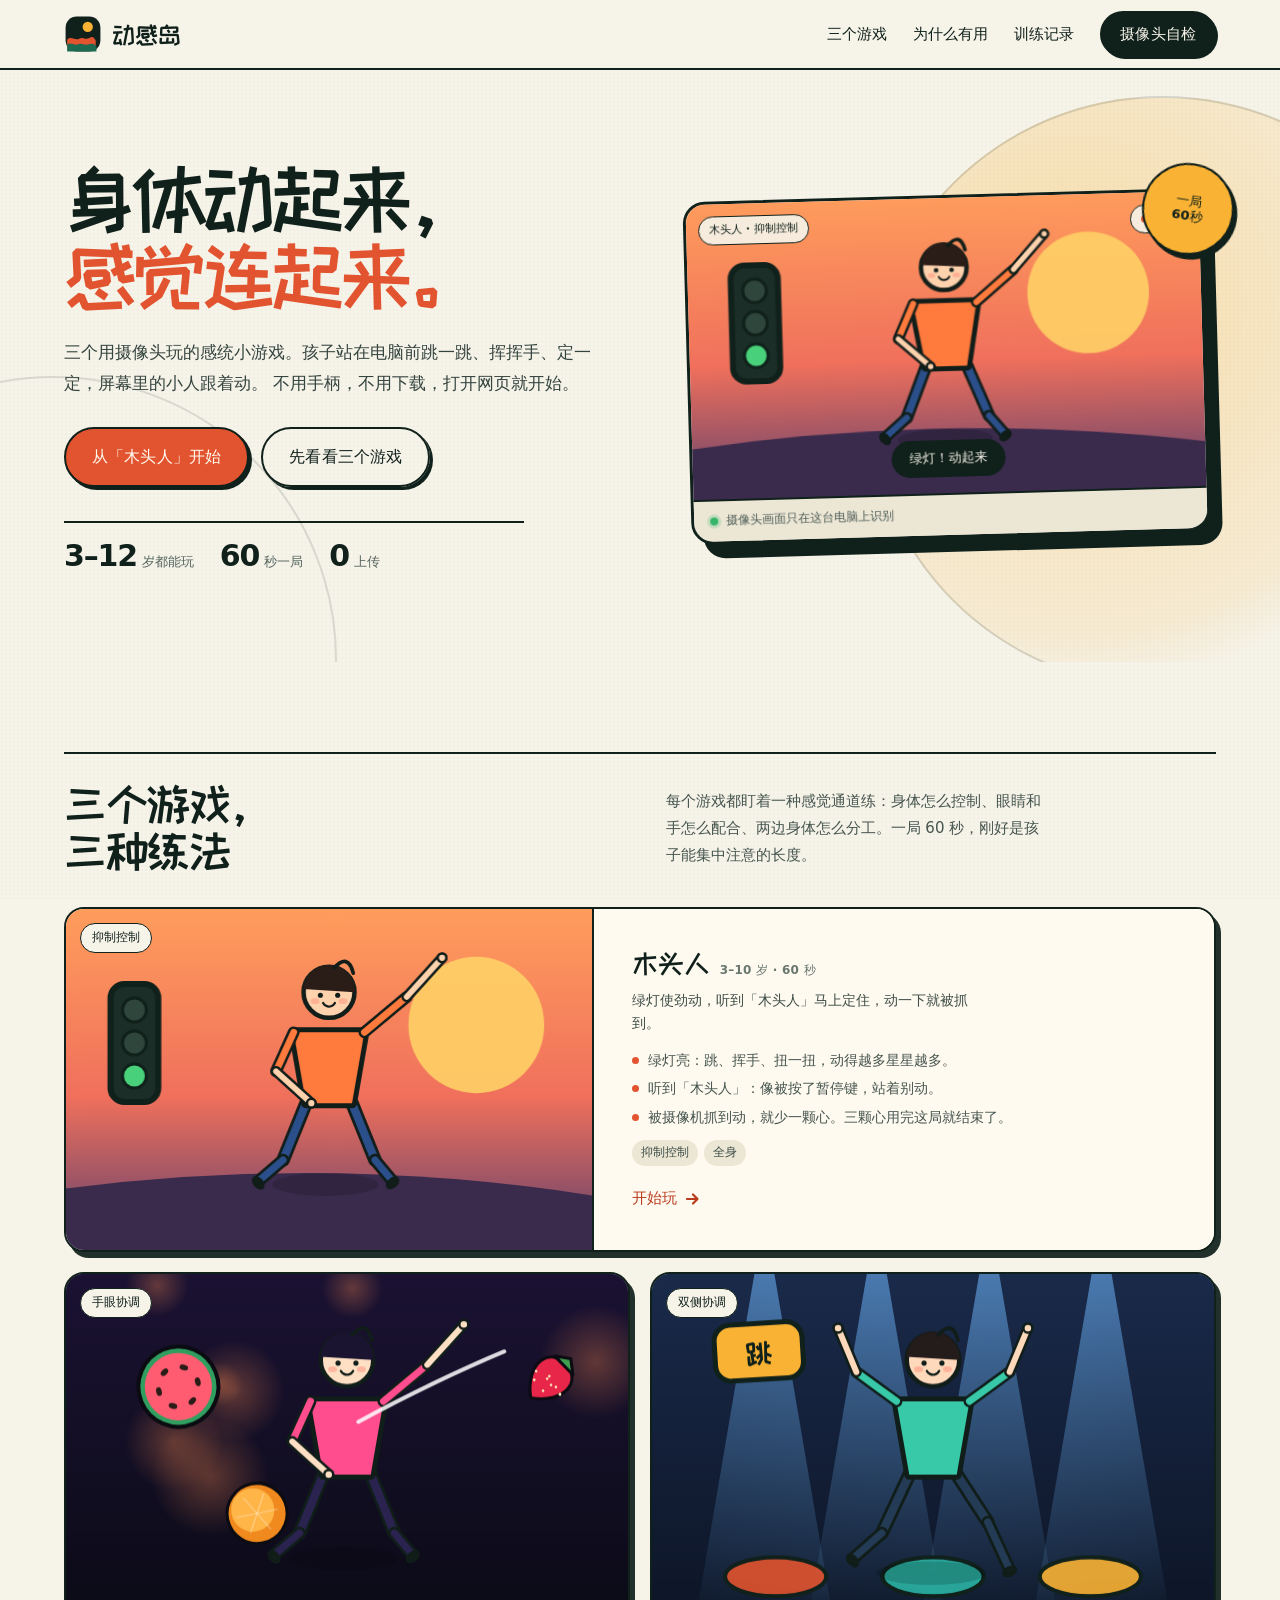
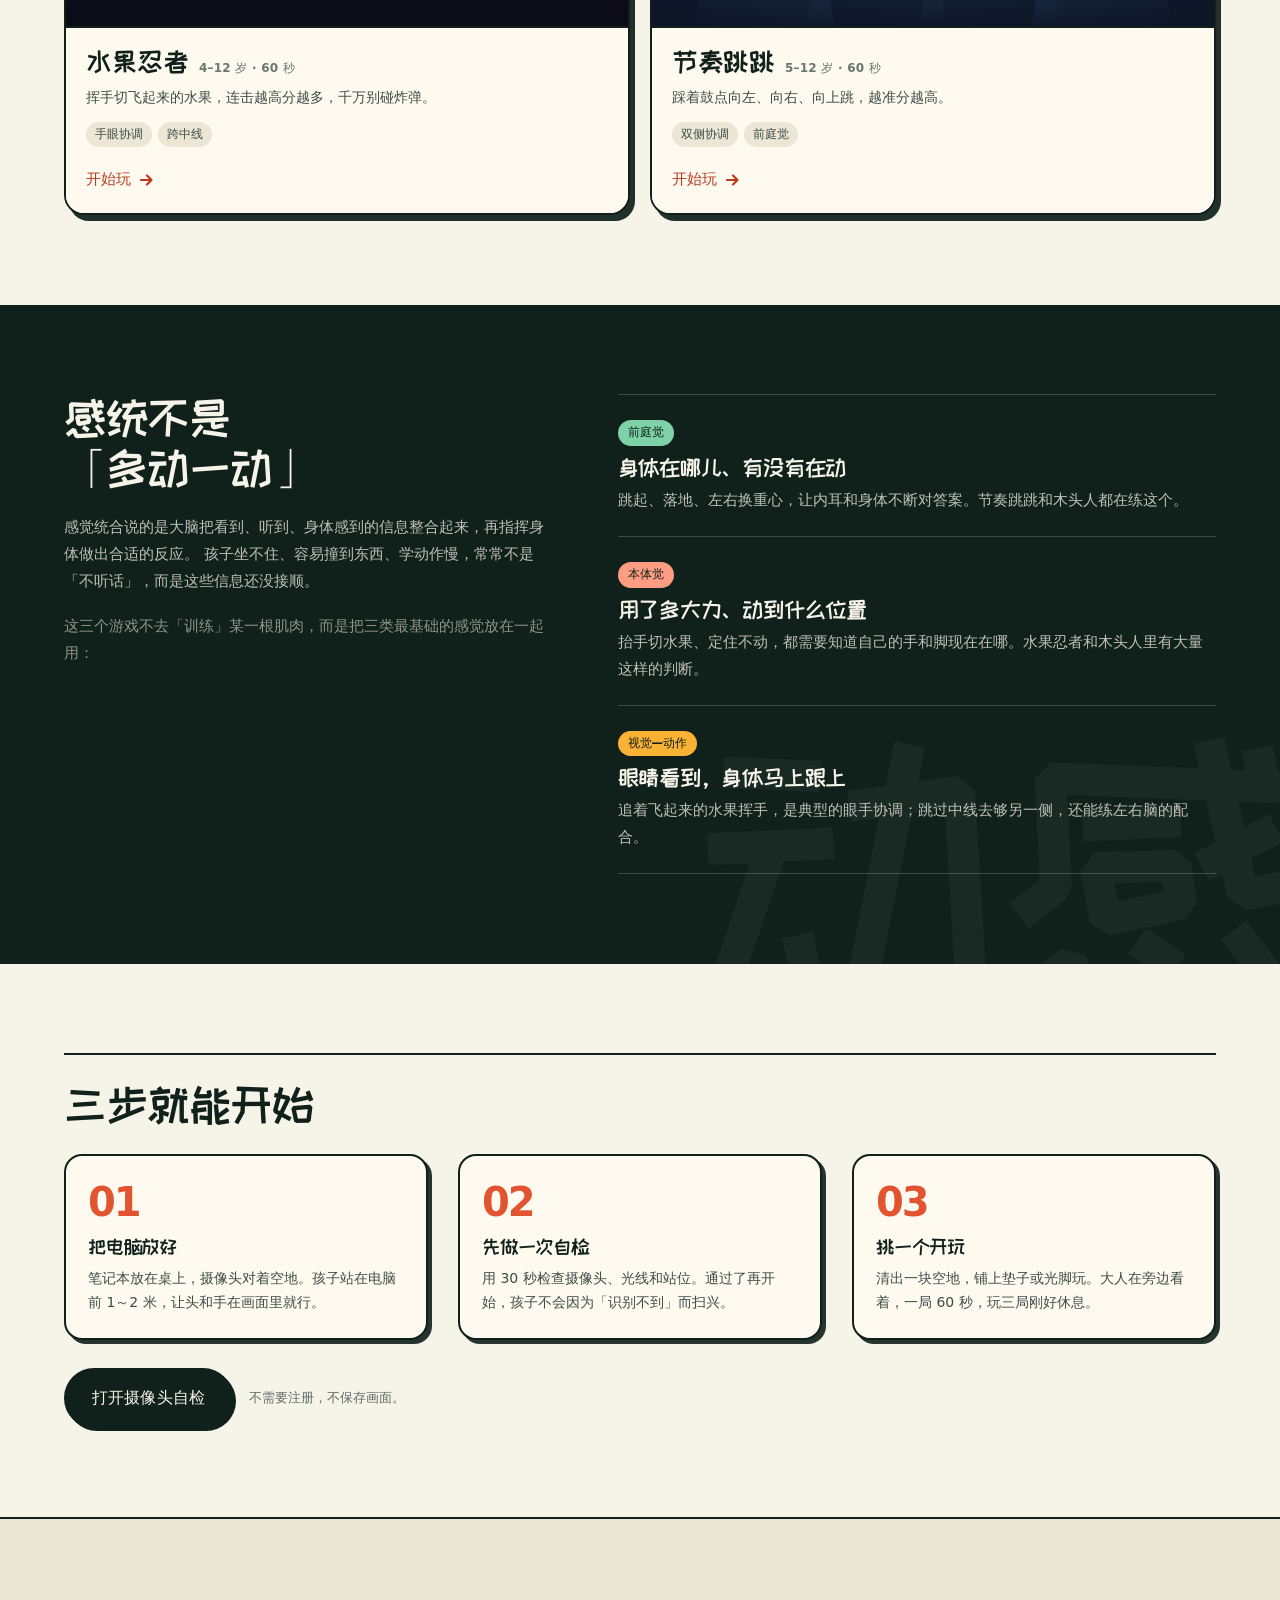
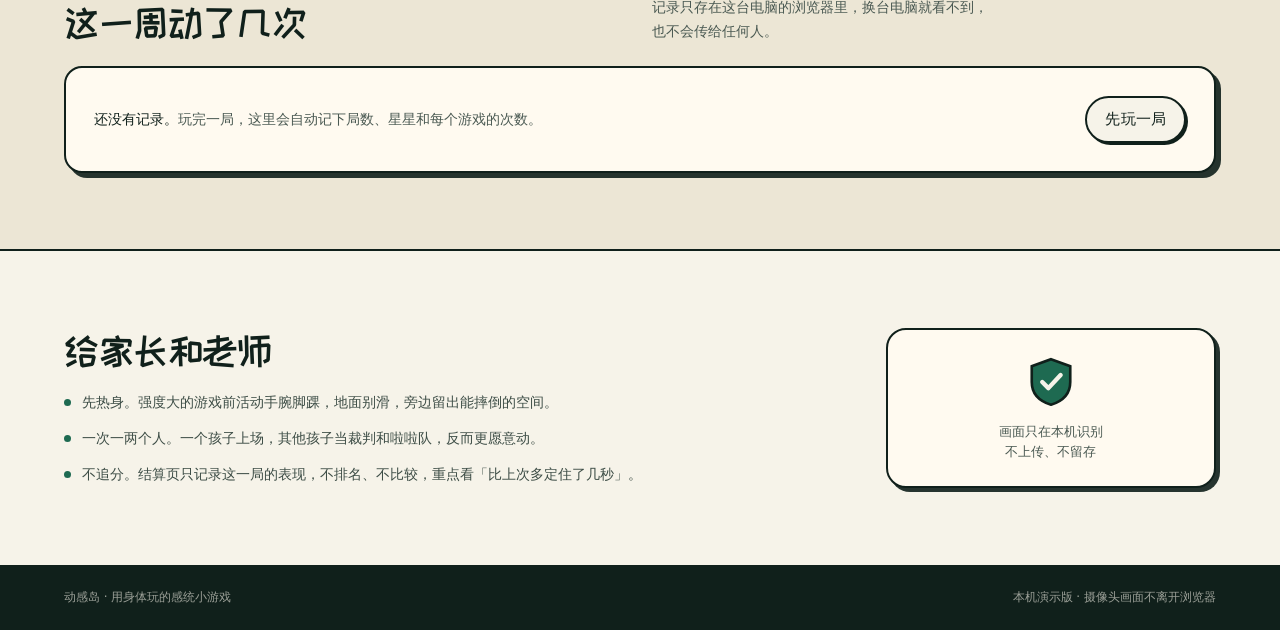
==== index.html @ 3e0afee3 "动感岛：三个用摄像头玩的感统小游戏 木头人（抑制控制）、水果忍者（手眼协调/跨中线）、节奏跳跳（双侧协调/前庭觉）。 MediaPipe Pose 本地运行，画面不上传；含站位自检、语音口令、三星结算" ====
<!DOCTYPE html>
<html lang="zh-CN">
<head>
<meta charset="utf-8">
<meta name="viewport" content="width=device-width, initial-scale=1">
<title>动感岛 · 用身体玩的感统小游戏</title>
<meta name="description" content="三个用摄像头玩的儿童体感小游戏：练平衡、协调、节奏和自我控制。打开网页就能玩，不用手柄、不用下载，画面只在本机识别。">
<meta name="theme-color" content="#f6f3e9">
<link rel="icon" href="./assets/favicon.svg" type="image/svg+xml">
<link rel="stylesheet" href="./css/font.css">
<link rel="stylesheet" href="./css/base.css">
<link rel="stylesheet" href="./css/home.css">
</head>
<body class="home">

<header class="topbar">
  <div class="wrap topbar__inner">
    <a class="logo" href="./index.html" aria-label="动感岛首页">
      <svg class="logo__mark" viewBox="0 0 48 48" aria-hidden="true">
        <rect x="2" y="2" width="44" height="44" rx="14" fill="#10201b"/>
        <circle cx="30" cy="15" r="6.5" fill="#f9b233"/>
        <path d="M4 31c6-5 10 2 15-1s8 2 13-1 6 1 8 3v11H4z" fill="#e2542f"/>
        <path d="M4 37c5-3 9 2 14 0s8 2 13 0 8 0 10 2v7H4z" fill="#1e6a51"/>
      </svg>
      <span>动感岛</span>
    </a>
    <nav class="topbar__nav" aria-label="主导航">
      <a href="#games">三个游戏</a>
      <a href="#why">为什么有用</a>
      <a href="#records">训练记录</a>
      <a class="btn btn--sm btn--ink" href="./check.html">摄像头自检</a>
    </nav>
  </div>
</header>

<main>

  <!-- ============ HERO ============ -->
  <section class="hero">
    <div class="wrap hero__grid">
      <div class="hero__copy reveal">
        <h1 class="hero__title">身体动起来，<br><em>感觉连起来。</em></h1>
        <p class="hero__lede">
          三个用摄像头玩的感统小游戏。孩子站在电脑前跳一跳、挥挥手、定一定，屏幕里的小人跟着动。
          不用手柄，不用下载，打开网页就开始。
        </p>
        <div class="hero__actions">
          <a class="btn btn--primary btn--lg" href="./play.html?game=freeze">从「木头人」开始</a>
          <a class="btn btn--ghost btn--lg" href="#games">先看看三个游戏</a>
        </div>
        <ul class="hero__facts">
          <li><b>3–12</b>岁都能玩</li>
          <li><b>60</b>秒一局</li>
          <li><b>0</b>上传</li>
        </ul>
      </div>

      <div class="hero__stage reveal">
        <div class="stage-card">
          <div class="stage-card__screen">
            <canvas id="hero-canvas" width="960" height="560" aria-hidden="true"></canvas>
            <div class="stage-card__hud">
              <span class="mini-chip">木头人 · 抑制控制</span>
              <span class="mini-timer"><i></i>48s</span>
            </div>
            <div class="stage-card__caption">绿灯！动起来</div>
          </div>
          <div class="stage-card__foot">
            <span class="dot dot--live"></span>摄像头画面只在这台电脑上识别
          </div>
        </div>
        <div class="sticker sticker--sun" aria-hidden="true">一局<br>60秒</div>
      </div>
    </div>
  </section>

  <!-- ============ GAMES ============ -->
  <section class="games" id="games">
    <div class="wrap">
      <div class="sec-head">
        <h2>三个游戏，<br>三种练法</h2>
        <p>每个游戏都盯着一种感觉通道练：身体怎么控制、眼睛和手怎么配合、两边身体怎么分工。一局 60 秒，刚好是孩子能集中注意的长度。</p>
      </div>

      <div class="game-grid" id="game-grid"></div>
    </div>
  </section>

  <!-- ============ WHY ============ -->
  <section class="why" id="why">
    <div class="wrap why__grid">
      <div class="why__intro">
        <h2>感统不是<br>「多动一动」</h2>
        <p>
          感觉统合说的是大脑把看到、听到、身体感到的信息整合起来，再指挥身体做出合适的反应。
          孩子坐不住、容易撞到东西、学动作慢，常常不是「不听话」，而是这些信息还没接顺。
        </p>
        <p class="why__note">
          这三个游戏不去「训练」某一根肌肉，而是把三类最基础的感觉放在一起用：
        </p>
      </div>
      <ol class="why__list">
        <li>
          <span class="why__tag why__tag--field">前庭觉</span>
          <h3>身体在哪儿、有没有在动</h3>
          <p>跳起、落地、左右换重心，让内耳和身体不断对答案。节奏跳跳和木头人都在练这个。</p>
        </li>
        <li>
          <span class="why__tag why__tag--track">本体觉</span>
          <h3>用了多大力、动到什么位置</h3>
          <p>抬手切水果、定住不动，都需要知道自己的手和脚现在在哪。水果忍者和木头人里有大量这样的判断。</p>
        </li>
        <li>
          <span class="why__tag why__tag--sun">视觉—动作</span>
          <h3>眼睛看到，身体马上跟上</h3>
          <p>追着飞起来的水果挥手，是典型的眼手协调；跳过中线去够另一侧，还能练左右脑的配合。</p>
        </li>
      </ol>
    </div>
  </section>

  <!-- ============ HOW ============ -->
  <section class="how">
    <div class="wrap">
      <div class="sec-head sec-head--tight">
        <h2>三步就能开始</h2>
      </div>
      <div class="how__steps">
        <article>
          <span class="how__num">01</span>
          <h3>把电脑放好</h3>
          <p>笔记本放在桌上，摄像头对着空地。孩子站在电脑前 1～2 米，让头和手在画面里就行。</p>
        </article>
        <article>
          <span class="how__num">02</span>
          <h3>先做一次自检</h3>
          <p>用 30 秒检查摄像头、光线和站位。通过了再开始，孩子不会因为「识别不到」而扫兴。</p>
        </article>
        <article>
          <span class="how__num">03</span>
          <h3>挑一个开玩</h3>
          <p>清出一块空地，铺上垫子或光脚玩。大人在旁边看着，一局 60 秒，玩三局刚好休息。</p>
        </article>
      </div>
      <div class="how__cta">
        <a class="btn btn--ink" href="./check.html">打开摄像头自检</a>
        <span>不需要注册，不保存画面。</span>
      </div>
    </div>
  </section>

  <!-- ============ RECORDS ============ -->
  <section class="records" id="records">
    <div class="wrap">
      <div class="records__head">
        <h2>这一周动了几次</h2>
        <p>记录只存在这台电脑的浏览器里，换台电脑就看不到，也不会传给任何人。</p>
      </div>
      <div class="records__panel" id="records-panel">
        <div class="records__empty" id="records-empty">
          <p><b>还没有记录。</b>玩完一局，这里会自动记下局数、星星和每个游戏的次数。</p>
          <a class="btn btn--sm" href="./play.html?game=freeze">先玩一局</a>
        </div>
        <div class="records__stats" id="records-stats" hidden>
          <div class="stat"><b id="stat-week">0</b><span>本周局数</span></div>
          <div class="stat"><b id="stat-stars">0</b><span>本周星星</span></div>
          <div class="stat"><b id="stat-time">0</b><span>运动分钟</span></div>
          <div class="stat"><b id="stat-fav">—</b><span>最常玩</span></div>
        </div>
        <ul class="records__list" id="records-list"></ul>
      </div>
    </div>
  </section>

  <!-- ============ NOTE ============ -->
  <section class="note">
    <div class="wrap note__inner">
      <div>
        <h2>给家长和老师</h2>
        <ul class="note__list">
          <li><b>先热身。</b>强度大的游戏前活动手腕脚踝，地面别滑，旁边留出能摔倒的空间。</li>
          <li><b>一次一两个人。</b>一个孩子上场，其他孩子当裁判和啦啦队，反而更愿意动。</li>
          <li><b>不追分。</b>结算页只记录这一局的表现，不排名、不比较，重点看「比上次多定住了几秒」。</li>
        </ul>
      </div>
      <div class="note__badge">
        <svg viewBox="0 0 64 64" aria-hidden="true">
          <path d="M32 6l22 8v18c0 14-9 22-22 26C19 54 10 46 10 32V14z" fill="#1e6a51" stroke="#10201b" stroke-width="3"/>
          <path d="M22 32l7 7 14-15" fill="none" stroke="#f6f3e9" stroke-width="5" stroke-linecap="round" stroke-linejoin="round"/>
        </svg>
        <p>画面只在本机识别<br>不上传、不留存</p>
      </div>
    </div>
  </section>

</main>

<footer class="foot">
  <div class="wrap foot__inner">
    <span>动感岛 · 用身体玩的感统小游戏</span>
    <span>本机演示版 · 摄像头画面不离开浏览器</span>
  </div>
</footer>

<script type="module" src="./js/home.js"></script>
</body>
</html>
---- css/font.css ----
/* 标题字：站酷快乐体（ZCOOL KuaiLe）
   仅包含本站用到的 659 个汉字，来源 Google Fonts，SIL Open Font License 1.1。
   缺字会自动回退到系统黑体。 */

@font-face {
  font-family: "KuaiLe";
  src: url("../assets/fonts/zcool-kuaile-subset.woff2") format("woff2");
  font-weight: 400;
  font-style: normal;
  font-display: swap;
}
---- css/base.css ----
/* 动感岛 · 基础样式
   视觉方向：运动场海报 —— 纸白底、墨绿块面、跑道红、太阳黄。
   粗描边 + 硬投影，所有形状都像从纸上剪下来贴上去的。 */

:root {
  --ink: #10201b;
  --ink-soft: #22362f;
  --paper: #f6f3e9;
  --paper-2: #ece6d5;
  --track: #e2542f;
  --track-deep: #b93a1d;
  --sun: #f9b233;
  --field: #1e6a51;
  --sky: #a9d6e0;
  --grape: #6a5ae0;
  --cream: #fffaf0;

  --line: 2px solid var(--ink);
  --shadow: 5px 5px 0 var(--ink);
  --shadow-sm: 3px 3px 0 var(--ink);
  --radius: 18px;
  --radius-lg: 28px;

  --font-ui: "MiSans", "HarmonyOS Sans SC", "PingFang SC", "Hiragino Sans GB",
    "Microsoft YaHei", system-ui, -apple-system, "Segoe UI", sans-serif;
  --font-display: "KuaiLe", "MiSans", "HarmonyOS Sans SC", "PingFang SC",
    "Microsoft YaHei", system-ui, sans-serif;
  --font-num: "Bahnschrift", "DIN Alternate", "Arial Black", var(--font-ui);

  --page-x: clamp(20px, 5vw, 64px);
  --ease: cubic-bezier(0.22, 1, 0.36, 1);
}

* { box-sizing: border-box; }

[hidden] { display: none !important; }

html, body {
  margin: 0;
  padding: 0;
}

html { -webkit-text-size-adjust: 100%; }

body {
  font-family: var(--font-ui);
  font-size: 16.5px;
  line-height: 1.72;
  color: var(--ink);
  background: var(--paper);
  -webkit-font-smoothing: antialiased;
  overflow-x: hidden;
  font-synthesis-weight: none;
}

body::before {
  /* 极淡的纸纹，避免大面积纯色发闷 */
  content: "";
  position: fixed;
  inset: 0;
  pointer-events: none;
  z-index: 0;
  opacity: 0.5;
  background-image: radial-gradient(rgba(16, 32, 27, 0.055) 1px, transparent 1.1px);
  background-size: 4px 4px;
}

h1, h2, h3, h4 {
  font-family: var(--font-display);
  margin: 0;
  font-weight: 400;
  font-synthesis-weight: none;
  letter-spacing: -0.01em;
  line-height: 1.08;
  text-wrap: balance;
}

p { margin: 0; }

a { color: inherit; }

button, input {
  font: inherit;
  color: inherit;
}

img, svg, canvas { display: block; max-width: 100%; }

::selection {
  background: var(--sun);
  color: var(--ink);
}

:focus-visible {
  outline: 3px solid var(--track);
  outline-offset: 3px;
  border-radius: 6px;
}

.wrap {
  width: min(1240px, 100% - var(--page-x) * 2);
  margin-inline: auto;
  position: relative;
  z-index: 1;
}

/* ---------- 按钮 ---------- */
.btn {
  display: inline-flex;
  align-items: center;
  justify-content: center;
  gap: 10px;
  padding: 14px 26px;
  border: var(--line);
  border-radius: 999px;
  background: var(--paper);
  color: var(--ink);
  font-weight: 800;
  font-size: 16px;
  letter-spacing: 0.01em;
  text-decoration: none;
  cursor: pointer;
  box-shadow: var(--shadow-sm);
  transition: transform 0.16s var(--ease), box-shadow 0.16s var(--ease), background 0.16s;
}

.btn:hover {
  transform: translate(-1px, -2px);
  box-shadow: 5px 6px 0 var(--ink);
}

.btn:active {
  transform: translate(2px, 2px);
  box-shadow: 1px 1px 0 var(--ink);
}

.btn--primary {
  background: var(--track);
  color: var(--cream);
}

.btn--ink {
  background: var(--ink);
  color: var(--paper);
}

.btn--ghost {
  background: transparent;
}

.btn--sm {
  padding: 9px 18px;
  font-size: 14.5px;
  box-shadow: 2px 2px 0 var(--ink);
}

/* ---------- 标签 ---------- */
.chip {
  display: inline-flex;
  align-items: center;
  gap: 6px;
  padding: 5px 12px;
  border: 1.5px solid var(--ink);
  border-radius: 999px;
  font-size: 13px;
  font-weight: 700;
  background: var(--cream);
  white-space: nowrap;
}

.chip--sun { background: var(--sun); }
.chip--track { background: var(--track); color: var(--cream); border-color: var(--ink); }
.chip--field { background: var(--field); color: var(--cream); }
.chip--sky { background: var(--sky); }

/* ---------- 品牌标 ---------- */
.logo {
  display: inline-flex;
  align-items: center;
  gap: 10px;
  text-decoration: none;
  font-family: var(--font-display);
  font-weight: 400;
  letter-spacing: 0;
  font-size: 25px;
  line-height: 1;
}

.logo__mark {
  width: 38px;
  height: 38px;
  flex: none;
}

/* ---------- 通用条 ---------- */
.hairline {
  height: 2px;
  background: var(--ink);
  opacity: 0.9;
  border: 0;
  margin: 0;
}

/* ---------- 进入动画 ---------- */
.reveal {
  opacity: 0;
  transform: translateY(14px);
}

.reveal.in {
  opacity: 1;
  transform: none;
  transition: opacity 0.7s var(--ease), transform 0.7s var(--ease);
}

@media (prefers-reduced-motion: reduce) {
  *, *::before, *::after {
    animation-duration: 0.001ms !important;
    animation-iteration-count: 1 !important;
    transition-duration: 0.001ms !important;
    scroll-behavior: auto !important;
  }
  .reveal { opacity: 1; transform: none; }
}
---- css/home.css ----
/* 首页 */

.home { background: var(--paper); }

.home::before { opacity: 0.35; }

/* ---------------- 顶栏 ---------------- */
.topbar {
  position: sticky;
  top: 0;
  z-index: 50;
  background: rgba(246, 243, 233, 0.92);
  backdrop-filter: saturate(1.2) blur(8px);
  border-bottom: 2px solid var(--ink);
}

.topbar__inner {
  display: flex;
  align-items: center;
  justify-content: space-between;
  height: 68px;
}

.topbar__nav {
  display: flex;
  align-items: center;
  gap: 26px;
  font-size: 14.5px;
  font-weight: 700;
}

.topbar__nav a:not(.btn) {
  text-decoration: none;
  position: relative;
  padding: 4px 0;
}

.topbar__nav a:not(.btn)::after {
  content: "";
  position: absolute;
  left: 0;
  right: 0;
  bottom: 0;
  height: 2px;
  background: var(--track);
  transform: scaleX(0);
  transform-origin: left;
  transition: transform 0.25s var(--ease);
}

.topbar__nav a:not(.btn):hover::after { transform: scaleX(1); }

/* ---------------- HERO ---------------- */
.hero {
  position: relative;
  padding: clamp(40px, 7vw, 92px) 0 clamp(48px, 7vw, 96px);
  overflow: hidden;
}

.hero::before {
  content: "";
  position: absolute;
  right: -14vw;
  top: 2vw;
  width: 46vw;
  height: 46vw;
  border-radius: 50%;
  border: 2px solid rgba(16, 32, 27, 0.14);
  background: radial-gradient(circle at 35% 35%, rgba(249, 178, 51, 0.34), rgba(249, 178, 51, 0.12) 62%, rgba(249, 178, 51, 0) 72%);
}

.hero::after {
  content: "";
  position: absolute;
  left: -18vw;
  bottom: -22vw;
  width: 44vw;
  height: 44vw;
  border-radius: 50%;
  border: 2px solid var(--ink);
  opacity: 0.12;
}

.hero__grid {
  display: grid;
  grid-template-columns: 1.02fr 1fr;
  gap: clamp(28px, 5vw, 64px);
  align-items: center;
}

.hero__title {
  font-size: clamp(42px, 6.2vw, 86px);
  line-height: 0.98;
  letter-spacing: -0.05em;
  margin-bottom: 22px;
}

.hero__title em {
  font-style: normal;
  color: var(--track);
  position: relative;
  white-space: nowrap;
}

.hero__lede {
  font-size: clamp(15.5px, 1.35vw, 18px);
  line-height: 1.8;
  color: #34443e;
  max-width: 33em;
}

.hero__actions {
  display: flex;
  flex-wrap: wrap;
  gap: 12px;
  margin-top: 28px;
}

.hero__facts {
  display: flex;
  flex-wrap: wrap;
  gap: 26px;
  list-style: none;
  padding: 0;
  margin: 34px 0 0;
  border-top: 2px solid var(--ink);
  padding-top: 18px;
  max-width: 460px;
}

.hero__facts li {
  font-size: 12.5px;
  font-weight: 700;
  color: #55655e;
  display: flex;
  align-items: baseline;
  gap: 5px;
}

.hero__facts b {
  font-family: var(--font-num);
  font-size: 30px;
  color: var(--ink);
  letter-spacing: -0.04em;
  line-height: 1;
}

/* 舞台卡片 */
.hero__stage {
  position: relative;
  padding: 10px;
}

.stage-card {
  position: relative;
  transform: rotate(-1.6deg);
  background: var(--cream);
  border: 3px solid var(--ink);
  border-radius: 22px;
  box-shadow: 12px 14px 0 var(--ink);
  overflow: hidden;
}

.stage-card__screen {
  position: relative;
  aspect-ratio: 16 / 9.2;
  background: #123;
  overflow: hidden;
}

.stage-card__screen canvas { width: 100%; height: 100%; object-fit: cover; }

.stage-card__hud {
  position: absolute;
  inset: 12px 12px auto 12px;
  display: flex;
  justify-content: space-between;
  align-items: flex-start;
  pointer-events: none;
}

.mini-chip,
.mini-timer {
  font-size: 11px;
  font-weight: 800;
  padding: 4px 10px;
  border-radius: 999px;
  background: rgba(246, 243, 233, 0.92);
  border: 1.5px solid var(--ink);
  color: var(--ink);
}

.mini-timer { display: inline-flex; align-items: center; gap: 6px; font-family: var(--font-num); }

.mini-timer i {
  width: 7px;
  height: 7px;
  border-radius: 50%;
  background: var(--track);
  animation: blink 1.6s infinite;
}

@keyframes blink { 0%, 70% { opacity: 1; } 100% { opacity: 0.25; } }

.stage-card__caption {
  position: absolute;
  left: 50%;
  bottom: 16px;
  transform: translateX(-50%);
  padding: 7px 18px;
  border-radius: 999px;
  background: var(--ink);
  color: var(--paper);
  font-weight: 800;
  font-size: 13px;
  white-space: nowrap;
}

.stage-card__foot {
  display: flex;
  align-items: center;
  gap: 8px;
  padding: 10px 16px;
  font-size: 11.5px;
  font-weight: 700;
  color: #4e5e57;
  border-top: 2px solid var(--ink);
  background: var(--paper-2);
}

.dot { width: 8px; height: 8px; border-radius: 50%; background: #35b56a; }
.dot--live { box-shadow: 0 0 0 3px rgba(53, 181, 106, 0.22); }

.sticker {
  position: absolute;
  right: -18px;
  top: -22px;
  width: 92px;
  height: 92px;
  display: grid;
  place-items: center;
  text-align: center;
  border-radius: 50%;
  border: 2.5px solid var(--ink);
  background: var(--sun);
  font-weight: 900;
  font-size: 13px;
  line-height: 1.15;
  transform: rotate(9deg);
  box-shadow: 4px 4px 0 var(--ink);
  z-index: 3;
}

.sticker--track { right: auto; left: -26px; top: auto; bottom: -20px; background: var(--track); color: var(--cream); transform: rotate(-7deg); }

/* ---------------- 游戏卡片 ---------------- */
.games { padding: clamp(48px, 7vw, 96px) 0; }

.sec-head {
  display: grid;
  grid-template-columns: 1fr 1fr;
  gap: clamp(20px, 4vw, 60px);
  align-items: end;
  border-top: 2px solid var(--ink);
  padding-top: 26px;
  margin-bottom: 34px;
}

.sec-head h2 {
  font-size: clamp(30px, 3.6vw, 48px);
  line-height: 1.02;
}

.sec-head p {
  font-size: 15px;
  line-height: 1.8;
  color: #45554e;
  max-width: 40ch;
  padding-bottom: 4px;
}

.sec-head--tight { grid-template-columns: 1fr; margin-bottom: 26px; }

.game-grid {
  display: grid;
  grid-template-columns: repeat(12, 1fr);
  gap: 20px;
}

.game-card {
  grid-column: span 6;
  display: flex;
  flex-direction: column;
  background: var(--cream);
  border: 2px solid var(--ink);
  border-radius: 20px;
  overflow: hidden;
  box-shadow: 5px 6px 0 rgba(16, 32, 27, 0.92);
  transition: transform 0.22s var(--ease), box-shadow 0.22s var(--ease);
  text-decoration: none;
  color: inherit;
}

.game-card--feature {
  grid-column: span 12;
  flex-direction: row;
  align-items: stretch;
}

.game-card:hover {
  transform: translate(-2px, -4px);
  box-shadow: 9px 11px 0 rgba(16, 32, 27, 0.92);
}

.game-card__cover {
  position: relative;
  background: #123;
  overflow: hidden;
  flex: none;
  aspect-ratio: 16 / 10;
}

.game-card--feature .game-card__cover {
  flex: 0 0 46%;
  aspect-ratio: auto;
  min-height: 330px;
  border-right: 2px solid var(--ink);
}

.game-card__cover canvas {
  position: absolute;
  inset: 0;
  width: 100%;
  height: 100%;
  transition: transform 0.5s var(--ease);
}

.game-card:hover .game-card__cover canvas { transform: scale(1.035); }

.game-card__badge {
  position: absolute;
  left: 14px;
  top: 14px;
  z-index: 2;
  font-size: 11.5px;
  font-weight: 800;
  padding: 4px 11px;
  border-radius: 999px;
  background: var(--paper);
  border: 1.5px solid var(--ink);
}

.game-card__body {
  padding: 18px 20px 20px;
  display: flex;
  flex-direction: column;
  gap: 8px;
  border-top: 2px solid var(--ink);
  background: var(--cream);
  flex: 1;
  justify-content: center;
}

.game-card--feature .game-card__body {
  border-top: 0;
  padding: clamp(22px, 3vw, 40px);
}

.game-card__howto {
  list-style: none;
  margin: 6px 0 0;
  padding: 0;
  display: grid;
  gap: 7px;
}

.game-card__howto li {
  font-size: 13.5px;
  line-height: 1.6;
  color: #45554e;
  display: flex;
  gap: 9px;
}

.game-card__howto li::before {
  content: "";
  flex: none;
  width: 7px;
  height: 7px;
  margin-top: 7px;
  border-radius: 50%;
  background: var(--track);
}

.game-card__title {
  display: flex;
  align-items: baseline;
  gap: 10px;
  flex-wrap: wrap;
}

.game-card__title h3 { font-size: clamp(22px, 2.2vw, 30px); }

.game-card__title span {
  font-family: var(--font-num);
  font-size: 12px;
  font-weight: 800;
  color: #69776f;
  letter-spacing: 0.02em;
}

.game-card__desc {
  font-size: 14px;
  line-height: 1.68;
  color: #3d4d46;
  max-width: 40ch;
}

.game-card__meta {
  display: flex;
  flex-wrap: wrap;
  gap: 6px;
  margin-top: 4px;
}

.game-card__meta span {
  font-size: 11.5px;
  font-weight: 700;
  padding: 3px 9px;
  border-radius: 999px;
  background: var(--paper-2);
  color: #3d4d46;
}

.game-card__go {
  margin-top: 12px;
  display: inline-flex;
  align-items: center;
  gap: 8px;
  font-weight: 900;
  font-size: 15px;
  color: var(--track-deep);
}

.game-card:hover .game-card__go svg { transform: translateX(4px); }
.game-card__go svg { transition: transform 0.22s var(--ease); }

/* ---------------- WHY ---------------- */
.why {
  background: var(--ink);
  color: var(--paper);
  padding: clamp(48px, 7vw, 100px) 0;
  position: relative;
  overflow: hidden;
}

.why::after {
  content: "动感";
  position: absolute;
  right: -2vw;
  bottom: -6vw;
  font-family: var(--font-display);
  font-size: 26vw;
  font-weight: 900;
  color: rgba(246, 243, 233, 0.04);
  line-height: 1;
  pointer-events: none;
}

.why__grid {
  display: grid;
  grid-template-columns: 0.9fr 1.1fr;
  gap: clamp(30px, 5vw, 72px);
}

.why h2 { font-size: clamp(30px, 3.6vw, 46px); margin-bottom: 20px; }

.why p { color: rgba(246, 243, 233, 0.76); font-size: 15px; line-height: 1.8; }

.why__note { margin-top: 18px; color: rgba(246, 243, 233, 0.55) !important; }

.why__list { list-style: none; margin: 0; padding: 0; }

.why__list li {
  padding: 22px 0;
  border-top: 1px solid rgba(246, 243, 233, 0.2);
}

.why__list li:last-child { border-bottom: 1px solid rgba(246, 243, 233, 0.2); }

.why__tag {
  display: inline-block;
  font-size: 11.5px;
  font-weight: 800;
  padding: 3px 10px;
  border-radius: 999px;
  color: var(--ink);
  margin-bottom: 10px;
}

.why__tag--field { background: #7fd1a8; }
.why__tag--track { background: #ff9d83; }
.why__tag--sun { background: var(--sun); }

.why__list h3 { font-size: clamp(19px, 1.9vw, 23px); margin-bottom: 6px; }

/* ---------------- HOW ---------------- */
.how { padding: clamp(48px, 7vw, 96px) 0; }

.how__steps {
  display: grid;
  grid-template-columns: repeat(3, 1fr);
  gap: clamp(18px, 2.4vw, 30px);
}

.how__steps article {
  position: relative;
  padding: 26px 22px 24px;
  border: 2px solid var(--ink);
  border-radius: 18px;
  background: var(--cream);
  box-shadow: 4px 4px 0 rgba(16, 32, 27, 0.9);
}

.how__num {
  font-family: var(--font-num);
  font-size: 40px;
  font-weight: 900;
  line-height: 1;
  color: var(--track);
  letter-spacing: -0.05em;
  display: block;
  margin-bottom: 14px;
}

.how__steps h3 { font-size: 20px; margin-bottom: 8px; }
.how__steps p { font-size: 14px; line-height: 1.72; color: #3d4d46; }

.how__cta {
  display: flex;
  align-items: center;
  gap: 16px;
  flex-wrap: wrap;
  margin-top: 28px;
}

.how__cta span { font-size: 13px; color: #5c6b64; }

/* ---------------- 记录 ---------------- */
.records { background: var(--paper-2); padding: clamp(44px, 6vw, 84px) 0; border-top: 2px solid var(--ink); border-bottom: 2px solid var(--ink); }

.records__head {
  display: grid;
  grid-template-columns: 1fr 1fr;
  gap: 24px;
  align-items: end;
  margin-bottom: 22px;
}

.records__head h2 { font-size: clamp(26px, 3vw, 38px); }
.records__head p { font-size: 14px; color: #4b5a53; line-height: 1.7; max-width: 38ch; }

.records__panel {
  background: var(--cream);
  border: 2px solid var(--ink);
  border-radius: 18px;
  padding: clamp(18px, 2.6vw, 28px);
  box-shadow: 5px 5px 0 rgba(16, 32, 27, 0.9);
}

.records__empty { display: flex; align-items: center; justify-content: space-between; gap: 20px; flex-wrap: wrap; }
.records__empty p { font-size: 14px; color: #4b5a53; max-width: 52ch; }
.records__empty b { color: var(--ink); }

.records__stats {
  display: grid;
  grid-template-columns: repeat(4, 1fr);
  gap: 12px;
  margin-bottom: 18px;
}

.stat { display: flex; flex-direction: column; gap: 2px; }
.stat b { font-family: var(--font-num); font-size: clamp(26px, 3vw, 38px); line-height: 1; letter-spacing: -0.04em; }
.stat span { font-size: 12px; font-weight: 700; color: #63716a; }
#stat-fav { font-family: var(--font-ui); font-size: clamp(18px, 1.8vw, 24px); font-weight: 800; letter-spacing: -0.02em; line-height: 1.2; }

.records__list { list-style: none; margin: 0; padding: 0; }

.records__list li {
  display: grid;
  grid-template-columns: 1fr auto auto;
  gap: 14px;
  align-items: center;
  padding: 11px 0;
  border-top: 1px solid rgba(16, 32, 27, 0.16);
  font-size: 13.5px;
}

.records__list .rec-name { font-weight: 800; }
.records__list .rec-time { color: #6b7a73; font-size: 12px; }
.records__list .rec-stars { letter-spacing: 1px; color: var(--sun); }

/* ---------------- 提醒 ---------------- */
.note { padding: clamp(44px, 6vw, 82px) 0; }

.note__inner {
  display: grid;
  grid-template-columns: 1.4fr 0.6fr;
  gap: clamp(26px, 4vw, 60px);
  align-items: center;
}

.note h2 { font-size: clamp(26px, 3vw, 38px); margin-bottom: 18px; }

.note__list { list-style: none; padding: 0; margin: 0; display: grid; gap: 12px; }

.note__list li {
  font-size: 14px;
  line-height: 1.72;
  color: #3d4d46;
  padding-left: 18px;
  position: relative;
}

.note__list li::before {
  content: "";
  position: absolute;
  left: 0;
  top: 9px;
  width: 7px;
  height: 7px;
  border-radius: 50%;
  background: var(--field);
}

.note__badge {
  text-align: center;
  border: 2px solid var(--ink);
  border-radius: 20px;
  padding: 24px 18px;
  background: var(--cream);
  box-shadow: 4px 4px 0 rgba(16, 32, 27, 0.9);
}

.note__badge svg { width: 56px; height: 56px; margin: 0 auto 12px; }
.note__badge p { font-size: 12.5px; font-weight: 700; color: #4b5a53; line-height: 1.6; }

/* ---------------- 页脚 ---------------- */
.foot { background: var(--ink); color: rgba(246, 243, 233, 0.6); padding: 22px 0; }

.foot__inner {
  display: flex;
  justify-content: space-between;
  gap: 16px;
  flex-wrap: wrap;
  font-size: 12px;
}

/* ---------------- 响应式 ---------------- */
@media (max-width: 1020px) {
  .hero__grid { grid-template-columns: 1fr; }
  .hero__stage { max-width: 620px; }
  .game-card--feature { flex-direction: column; }
  .game-card--feature .game-card__cover {
    flex: none;
    aspect-ratio: 16 / 10;
    min-height: 240px;
    border-right: 0;
    border-bottom: 2px solid var(--ink);
  }
  .game-card { grid-column: span 6; }
  .why__grid { grid-template-columns: 1fr; }
  .note__inner { grid-template-columns: 1fr; }
  .note__badge { max-width: 300px; }
}

@media (max-width: 780px) {
  .topbar__nav { gap: 14px; font-size: 13.5px; }
  .topbar__nav a:not(.btn) { display: none; }
  .sec-head, .records__head { grid-template-columns: 1fr; }
  .sec-head h2 br { display: none; }
  .game-card, .game-card--feature { grid-column: span 12; }
  .how__steps { grid-template-columns: 1fr; }
  .records__stats { grid-template-columns: repeat(2, 1fr); gap: 16px; }
  .sticker { width: 76px; height: 76px; font-size: 11.5px; right: -10px; top: -16px; }
  .hero::before { width: 70vw; height: 70vw; right: -30vw; }
}

@media (max-width: 520px) {
  .hero__actions { flex-direction: column; align-items: stretch; }
  .hero__actions .btn { width: 100%; }
  .how__cta .btn { width: 100%; }
}

@media (max-width: 480px) {
  .hero__facts { gap: 16px; }
  .hero__facts b { font-size: 25px; }
  .btn--lg { padding: 13px 20px; font-size: 15.5px; }
  .records__empty { flex-direction: column; align-items: flex-start; }
}
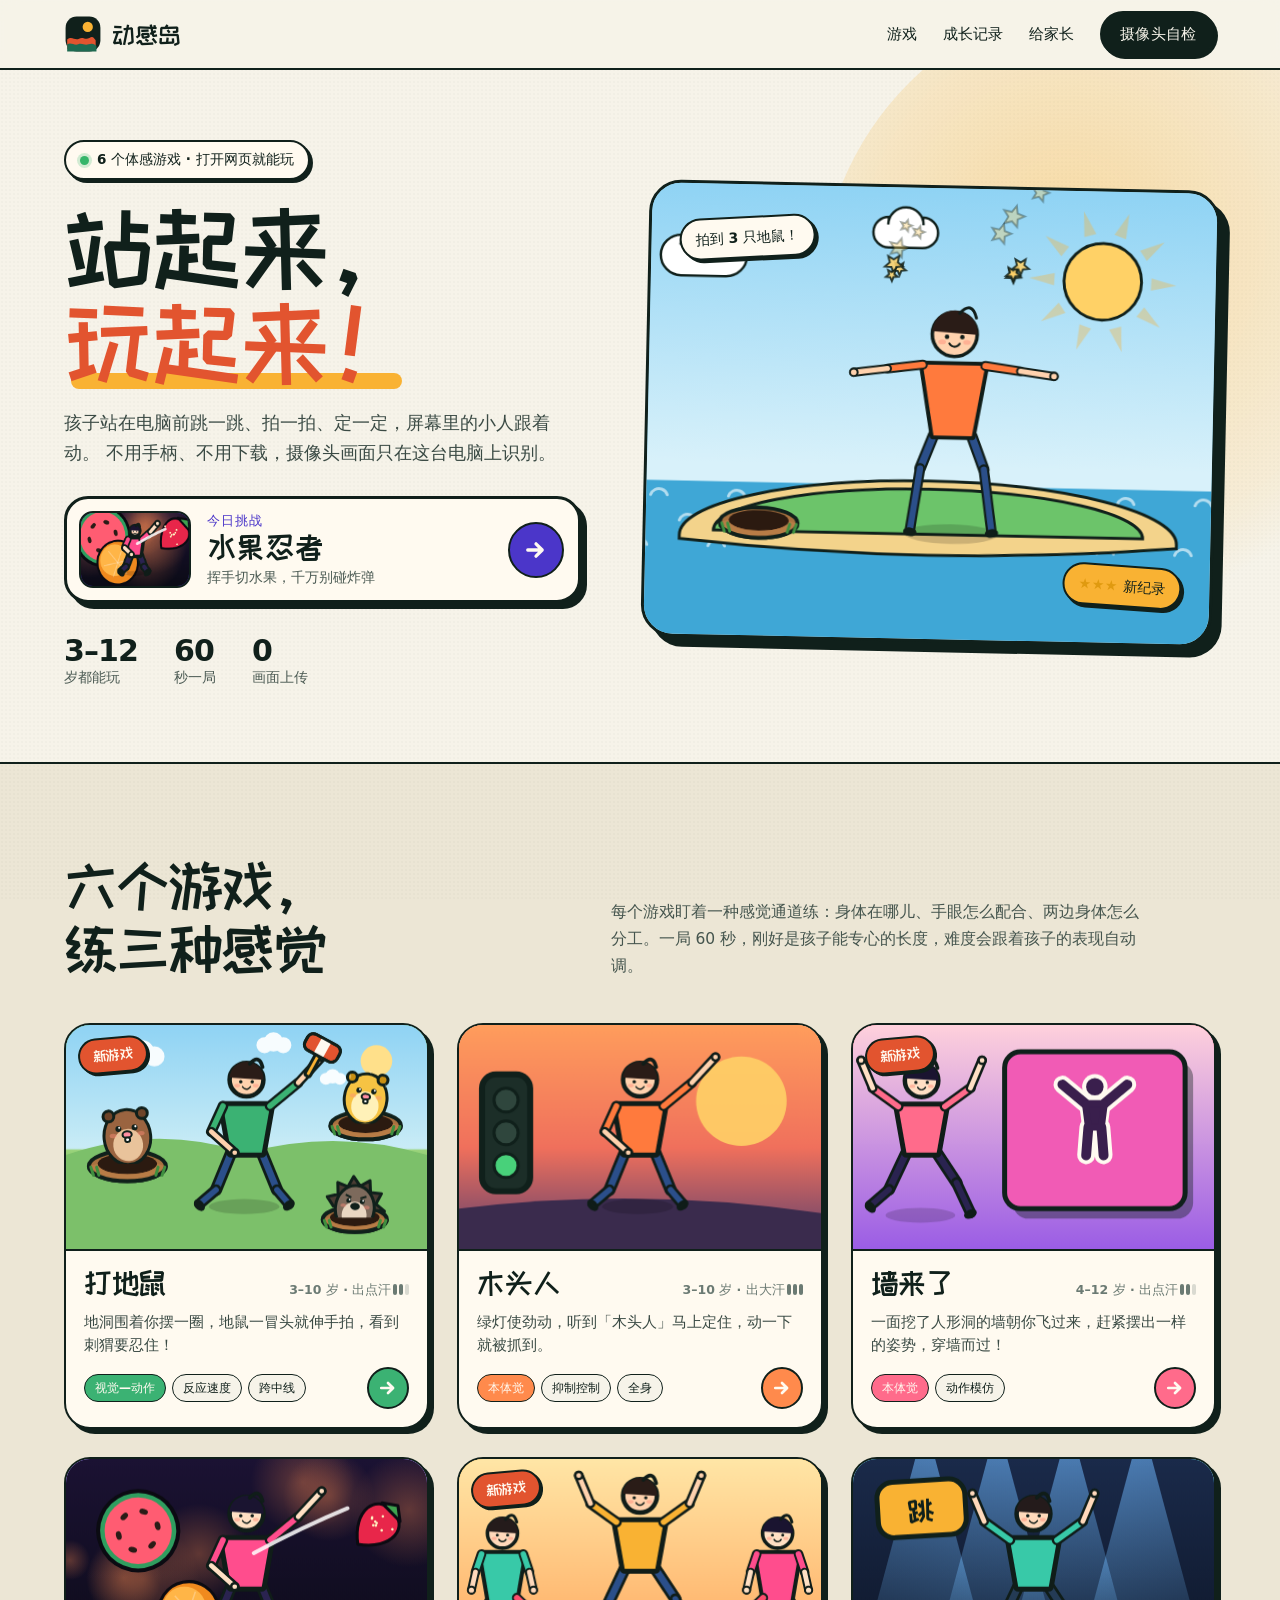
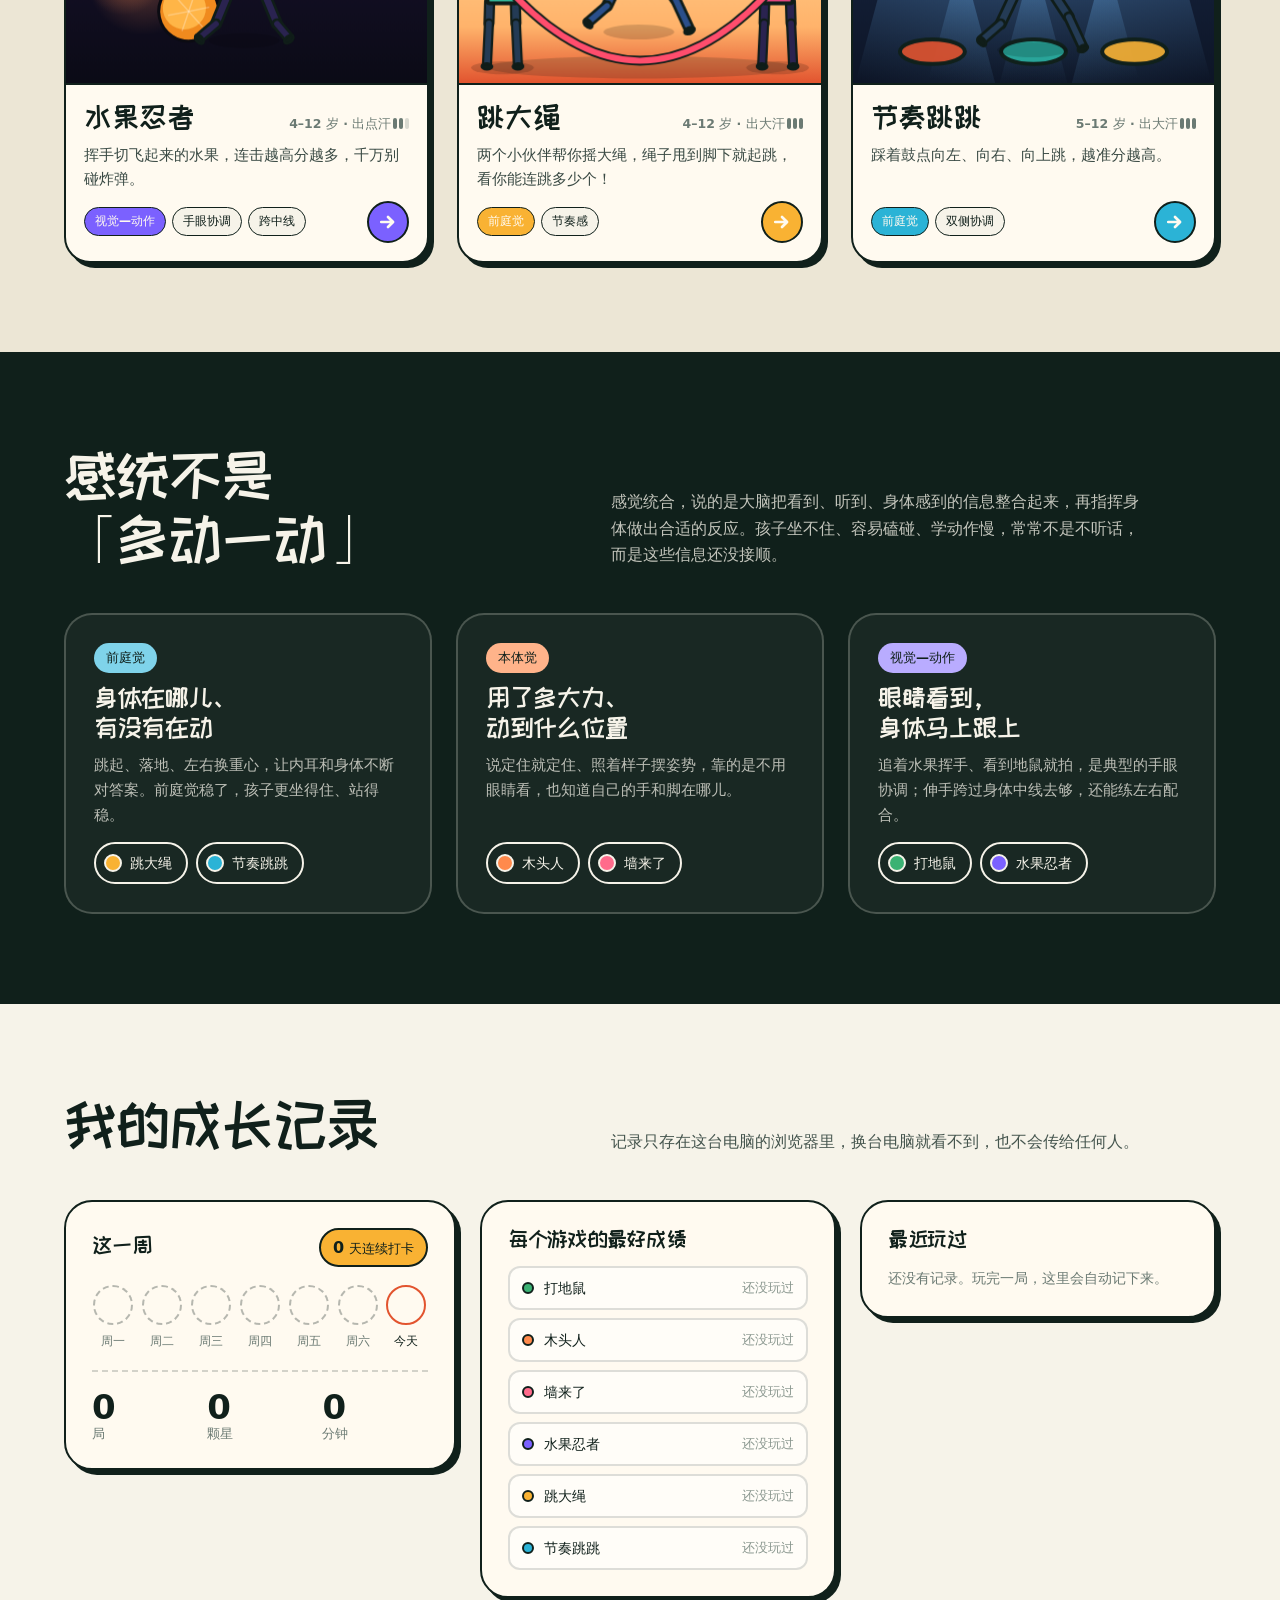
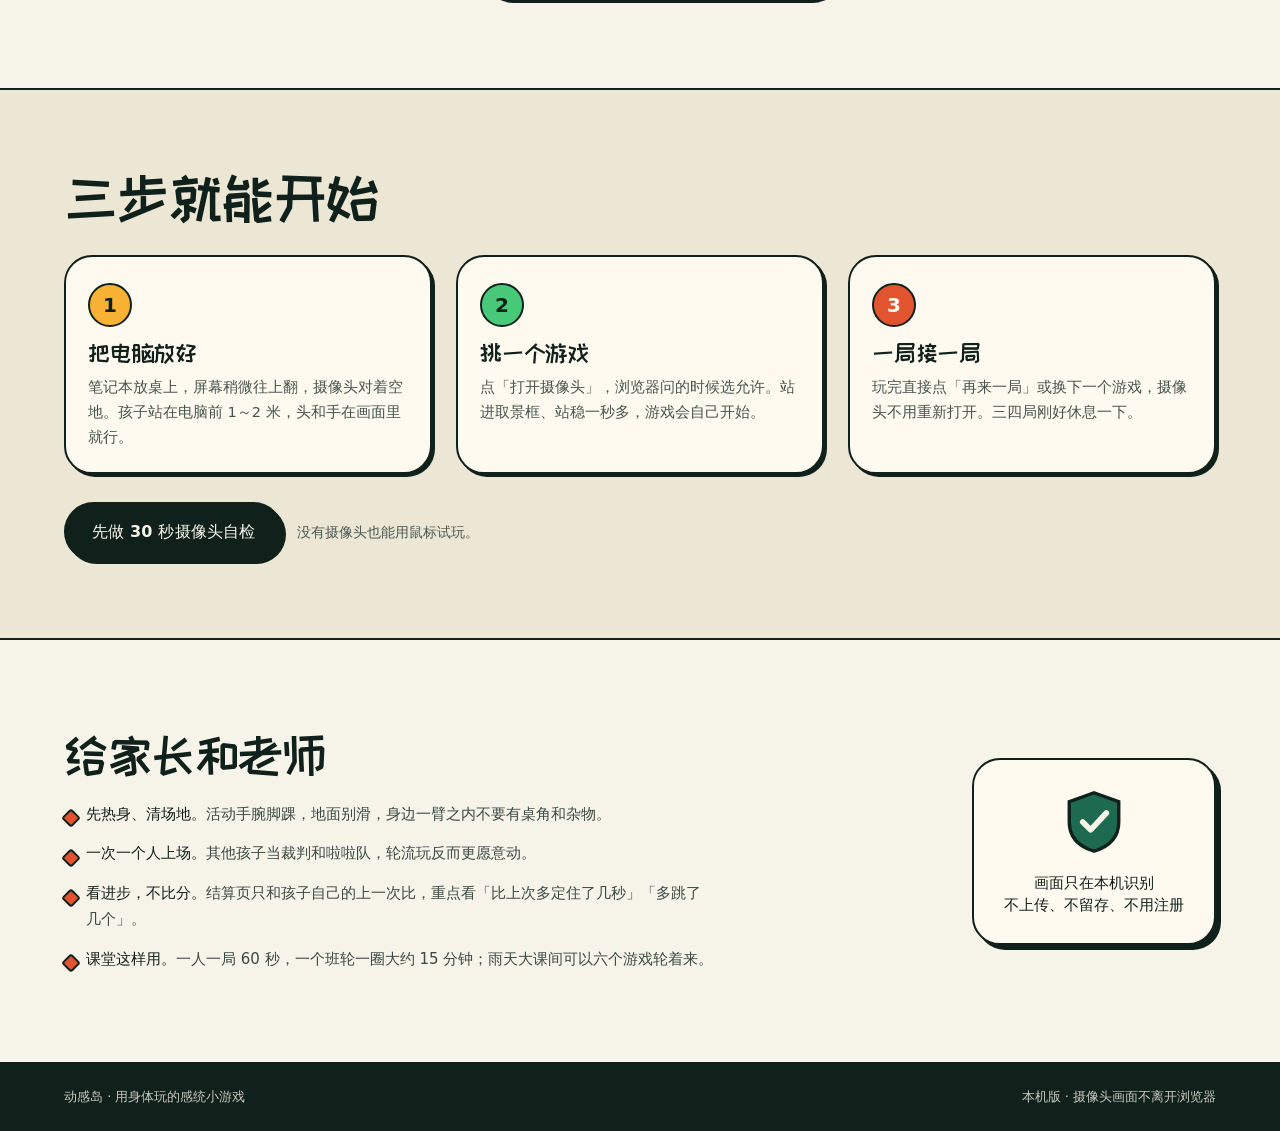
==== commit 6f01d40a: "动感岛第二版：重做页面，新增打地鼠、墙来了、跳大绳 页面 - 首页改成游戏大厅：今日挑战、六张游戏卡（带最好成绩）、三种感觉、成长记录（本周打卡、连续天数、最好成绩） - 游戏页：站稳 1.6 秒自动" ====
--- a/index.html
+++ b/index.html
@@ -4,7 +4,7 @@
 <meta charset="utf-8">
 <meta name="viewport" content="width=device-width, initial-scale=1">
 <title>动感岛 · 用身体玩的感统小游戏</title>
-<meta name="description" content="三个用摄像头玩的儿童体感小游戏：练平衡、协调、节奏和自我控制。打开网页就能玩，不用手柄、不用下载，画面只在本机识别。">
+<meta name="description" content="六个用摄像头玩的儿童体感游戏：打地鼠、木头人、墙来了、水果忍者、跳大绳、节奏跳跳。练平衡、协调、节奏和自我控制，打开网页就能玩，画面只在本机识别。">
 <meta name="theme-color" content="#f6f3e9">
 <link rel="icon" href="./assets/favicon.svg" type="image/svg+xml">
 <link rel="stylesheet" href="./css/font.css">
@@ -25,9 +25,9 @@
       <span>动感岛</span>
     </a>
     <nav class="topbar__nav" aria-label="主导航">
-      <a href="#games">三个游戏</a>
-      <a href="#why">为什么有用</a>
-      <a href="#records">训练记录</a>
+      <a href="#games">游戏</a>
+      <a href="#records">成长记录</a>
+      <a href="#parents">给家长</a>
       <a class="btn btn--sm btn--ink" href="./check.html">摄像头自检</a>
     </nav>
   </div>
@@ -38,38 +38,39 @@
   <!-- ============ HERO ============ -->
   <section class="hero">
     <div class="wrap hero__grid">
-      <div class="hero__copy reveal">
-        <h1 class="hero__title">身体动起来，<br><em>感觉连起来。</em></h1>
+      <div class="hero__copy">
+        <span class="hero__kicker"><i></i>6 个体感游戏 · 打开网页就能玩</span>
+        <h1 class="hero__title">站起来，<br><em>玩起来！</em></h1>
         <p class="hero__lede">
-          三个用摄像头玩的感统小游戏。孩子站在电脑前跳一跳、挥挥手、定一定，屏幕里的小人跟着动。
-          不用手柄，不用下载，打开网页就开始。
+          孩子站在电脑前跳一跳、拍一拍、定一定，屏幕里的小人跟着动。
+          不用手柄、不用下载，摄像头画面只在这台电脑上识别。
         </p>
-        <div class="hero__actions">
-          <a class="btn btn--primary btn--lg" href="./play.html?game=freeze">从「木头人」开始</a>
-          <a class="btn btn--ghost btn--lg" href="#games">先看看三个游戏</a>
-        </div>
+
+        <a class="today" id="today" href="./play.html">
+          <span class="today__art"><canvas aria-hidden="true"></canvas></span>
+          <span class="today__txt">
+            <small>今日挑战</small>
+            <b id="today-name">打地鼠</b>
+            <span id="today-desc">拍拍地鼠，看谁出手快</span>
+          </span>
+          <span class="today__go" aria-hidden="true">
+            <svg width="22" height="22" viewBox="0 0 16 16"><path d="M2 8h10M8 3.5L12.5 8 8 12.5" fill="none" stroke="currentColor" stroke-width="2.4" stroke-linecap="round" stroke-linejoin="round"/></svg>
+          </span>
+        </a>
+
         <ul class="hero__facts">
           <li><b>3–12</b>岁都能玩</li>
           <li><b>60</b>秒一局</li>
-          <li><b>0</b>上传</li>
+          <li><b>0</b>画面上传</li>
         </ul>
       </div>
 
-      <div class="hero__stage reveal">
-        <div class="stage-card">
-          <div class="stage-card__screen">
-            <canvas id="hero-canvas" width="960" height="560" aria-hidden="true"></canvas>
-            <div class="stage-card__hud">
-              <span class="mini-chip">木头人 · 抑制控制</span>
-              <span class="mini-timer"><i></i>48s</span>
-            </div>
-            <div class="stage-card__caption">绿灯！动起来</div>
-          </div>
-          <div class="stage-card__foot">
-            <span class="dot dot--live"></span>摄像头画面只在这台电脑上识别
-          </div>
+      <div class="hero__stage">
+        <div class="stage">
+          <canvas id="hero-canvas" aria-hidden="true"></canvas>
+          <span class="stage__chip stage__chip--a">拍到 3 只地鼠！</span>
+          <span class="stage__chip stage__chip--b"><b>★★★</b> 新纪录</span>
         </div>
-        <div class="sticker sticker--sun" aria-hidden="true">一局<br>60秒</div>
       </div>
     </div>
   </section>
@@ -78,44 +79,57 @@
   <section class="games" id="games">
     <div class="wrap">
       <div class="sec-head">
-        <h2>三个游戏，<br>三种练法</h2>
-        <p>每个游戏都盯着一种感觉通道练：身体怎么控制、眼睛和手怎么配合、两边身体怎么分工。一局 60 秒，刚好是孩子能集中注意的长度。</p>
+        <h2>六个游戏，<br>练三种感觉</h2>
+        <p>每个游戏盯着一种感觉通道练：身体在哪儿、手眼怎么配合、两边身体怎么分工。一局 60 秒，刚好是孩子能专心的长度，难度会跟着孩子的表现自动调。</p>
       </div>
-
       <div class="game-grid" id="game-grid"></div>
     </div>
   </section>
 
-  <!-- ============ WHY ============ -->
-  <section class="why" id="why">
-    <div class="wrap why__grid">
-      <div class="why__intro">
+  <!-- ============ SENSES ============ -->
+  <section class="senses" id="senses">
+    <div class="wrap">
+      <div class="sec-head sec-head--light">
         <h2>感统不是<br>「多动一动」</h2>
-        <p>
-          感觉统合说的是大脑把看到、听到、身体感到的信息整合起来，再指挥身体做出合适的反应。
-          孩子坐不住、容易撞到东西、学动作慢，常常不是「不听话」，而是这些信息还没接顺。
-        </p>
-        <p class="why__note">
-          这三个游戏不去「训练」某一根肌肉，而是把三类最基础的感觉放在一起用：
-        </p>
+        <p>感觉统合，说的是大脑把看到、听到、身体感到的信息整合起来，再指挥身体做出合适的反应。孩子坐不住、容易磕碰、学动作慢，常常不是不听话，而是这些信息还没接顺。</p>
       </div>
-      <ol class="why__list">
-        <li>
-          <span class="why__tag why__tag--field">前庭觉</span>
-          <h3>身体在哪儿、有没有在动</h3>
-          <p>跳起、落地、左右换重心，让内耳和身体不断对答案。节奏跳跳和木头人都在练这个。</p>
-        </li>
-        <li>
-          <span class="why__tag why__tag--track">本体觉</span>
-          <h3>用了多大力、动到什么位置</h3>
-          <p>抬手切水果、定住不动，都需要知道自己的手和脚现在在哪。水果忍者和木头人里有大量这样的判断。</p>
-        </li>
-        <li>
-          <span class="why__tag why__tag--sun">视觉—动作</span>
-          <h3>眼睛看到，身体马上跟上</h3>
-          <p>追着飞起来的水果挥手，是典型的眼手协调；跳过中线去够另一侧，还能练左右脑的配合。</p>
-        </li>
-      </ol>
+      <div class="senses__grid" id="senses-grid"></div>
+    </div>
+  </section>
+
+  <!-- ============ RECORDS ============ -->
+  <section class="records" id="records">
+    <div class="wrap">
+      <div class="sec-head">
+        <h2>我的成长记录</h2>
+        <p>记录只存在这台电脑的浏览器里，换台电脑就看不到，也不会传给任何人。</p>
+      </div>
+
+      <div class="records__grid">
+        <div class="card week">
+          <div class="week__head">
+            <h3>这一周</h3>
+            <span class="streak" id="streak"><b>0</b> 天连续打卡</span>
+          </div>
+          <ol class="week__days" id="week-days"></ol>
+          <div class="week__stats">
+            <div><b id="stat-week">0</b><span>局</span></div>
+            <div><b id="stat-stars">0</b><span>颗星</span></div>
+            <div><b id="stat-time">0</b><span>分钟</span></div>
+          </div>
+        </div>
+
+        <div class="card bests">
+          <h3>每个游戏的最好成绩</h3>
+          <ul class="bests__list" id="bests-list"></ul>
+        </div>
+
+        <div class="card recent">
+          <h3>最近玩过</h3>
+          <ul class="recent__list" id="recent-list"></ul>
+          <p class="recent__empty" id="recent-empty">还没有记录。玩完一局，这里会自动记下来。</p>
+        </div>
+      </div>
     </div>
   </section>
 
@@ -127,60 +141,38 @@
       </div>
       <div class="how__steps">
         <article>
-          <span class="how__num">01</span>
+          <span class="how__num">1</span>
           <h3>把电脑放好</h3>
-          <p>笔记本放在桌上，摄像头对着空地。孩子站在电脑前 1～2 米，让头和手在画面里就行。</p>
+          <p>笔记本放桌上，屏幕稍微往上翻，摄像头对着空地。孩子站在电脑前 1～2 米，头和手在画面里就行。</p>
         </article>
         <article>
-          <span class="how__num">02</span>
-          <h3>先做一次自检</h3>
-          <p>用 30 秒检查摄像头、光线和站位。通过了再开始，孩子不会因为「识别不到」而扫兴。</p>
+          <span class="how__num">2</span>
+          <h3>挑一个游戏</h3>
+          <p>点「打开摄像头」，浏览器问的时候选允许。站进取景框、站稳一秒多，游戏会自己开始。</p>
         </article>
         <article>
-          <span class="how__num">03</span>
-          <h3>挑一个开玩</h3>
-          <p>清出一块空地，铺上垫子或光脚玩。大人在旁边看着，一局 60 秒，玩三局刚好休息。</p>
+          <span class="how__num">3</span>
+          <h3>一局接一局</h3>
+          <p>玩完直接点「再来一局」或换下一个游戏，摄像头不用重新打开。三四局刚好休息一下。</p>
         </article>
       </div>
       <div class="how__cta">
-        <a class="btn btn--ink" href="./check.html">打开摄像头自检</a>
-        <span>不需要注册，不保存画面。</span>
+        <a class="btn btn--ink" href="./check.html">先做 30 秒摄像头自检</a>
+        <span>没有摄像头也能用鼠标试玩。</span>
       </div>
     </div>
   </section>
 
-  <!-- ============ RECORDS ============ -->
-  <section class="records" id="records">
-    <div class="wrap">
-      <div class="records__head">
-        <h2>这一周动了几次</h2>
-        <p>记录只存在这台电脑的浏览器里，换台电脑就看不到，也不会传给任何人。</p>
-      </div>
-      <div class="records__panel" id="records-panel">
-        <div class="records__empty" id="records-empty">
-          <p><b>还没有记录。</b>玩完一局，这里会自动记下局数、星星和每个游戏的次数。</p>
-          <a class="btn btn--sm" href="./play.html?game=freeze">先玩一局</a>
-        </div>
-        <div class="records__stats" id="records-stats" hidden>
-          <div class="stat"><b id="stat-week">0</b><span>本周局数</span></div>
-          <div class="stat"><b id="stat-stars">0</b><span>本周星星</span></div>
-          <div class="stat"><b id="stat-time">0</b><span>运动分钟</span></div>
-          <div class="stat"><b id="stat-fav">—</b><span>最常玩</span></div>
-        </div>
-        <ul class="records__list" id="records-list"></ul>
-      </div>
-    </div>
-  </section>
-
-  <!-- ============ NOTE ============ -->
-  <section class="note">
+  <!-- ============ PARENTS ============ -->
+  <section class="note" id="parents">
     <div class="wrap note__inner">
       <div>
         <h2>给家长和老师</h2>
         <ul class="note__list">
-          <li><b>先热身。</b>强度大的游戏前活动手腕脚踝，地面别滑，旁边留出能摔倒的空间。</li>
-          <li><b>一次一两个人。</b>一个孩子上场，其他孩子当裁判和啦啦队，反而更愿意动。</li>
-          <li><b>不追分。</b>结算页只记录这一局的表现，不排名、不比较，重点看「比上次多定住了几秒」。</li>
+          <li><b>先热身、清场地。</b>活动手腕脚踝，地面别滑，身边一臂之内不要有桌角和杂物。</li>
+          <li><b>一次一个人上场。</b>其他孩子当裁判和啦啦队，轮流玩反而更愿意动。</li>
+          <li><b>看进步，不比分。</b>结算页只和孩子自己的上一次比，重点看「比上次多定住了几秒」「多跳了几个」。</li>
+          <li><b>课堂这样用。</b>一人一局 60 秒，一个班轮一圈大约 15 分钟；雨天大课间可以六个游戏轮着来。</li>
         </ul>
       </div>
       <div class="note__badge">
@@ -188,7 +180,7 @@
           <path d="M32 6l22 8v18c0 14-9 22-22 26C19 54 10 46 10 32V14z" fill="#1e6a51" stroke="#10201b" stroke-width="3"/>
           <path d="M22 32l7 7 14-15" fill="none" stroke="#f6f3e9" stroke-width="5" stroke-linecap="round" stroke-linejoin="round"/>
         </svg>
-        <p>画面只在本机识别<br>不上传、不留存</p>
+        <p>画面只在本机识别<br>不上传、不留存、不用注册</p>
       </div>
     </div>
   </section>
@@ -198,7 +190,7 @@
 <footer class="foot">
   <div class="wrap foot__inner">
     <span>动感岛 · 用身体玩的感统小游戏</span>
-    <span>本机演示版 · 摄像头画面不离开浏览器</span>
+    <span>本机版 · 摄像头画面不离开浏览器</span>
   </div>
 </footer>
 
--- a/css/font.css
+++ b/css/font.css
@@ -1,6 +1,6 @@
 /* 标题字：站酷快乐体（ZCOOL KuaiLe）
-   仅包含本站用到的 659 个汉字，来源 Google Fonts，SIL Open Font License 1.1。
-   缺字会自动回退到系统黑体。 */
+   只包含本站用到的 748 个汉字和常用标点，来源 Google Fonts，SIL Open Font License 1.1。
+   新加文案后如果标题里出现系统黑体的字，说明子集缺字，需要重新生成（见 README「标题字子集」）。 */
 
 @font-face {
   font-family: "KuaiLe";
--- a/css/home.css
+++ b/css/home.css
@@ -1,7 +1,6 @@
-/* 首页 */
+/* 首页（自检页也复用顶栏和页脚） */
 
 .home { background: var(--paper); }
-
 .home::before { opacity: 0.35; }
 
 /* ---------------- 顶栏 ---------------- */
@@ -50,49 +49,87 @@
 
 .topbar__nav a:not(.btn):hover::after { transform: scaleX(1); }
 
+/* ---------------- 通用：区块标题、卡片 ---------------- */
+.sec-head {
+  display: grid;
+  grid-template-columns: minmax(0, 0.9fr) minmax(0, 1.1fr);
+  gap: clamp(20px, 4vw, 64px);
+  align-items: end;
+  margin-bottom: clamp(26px, 4vw, 44px);
+}
+
+.sec-head h2 { font-size: clamp(34px, 4.6vw, 58px); }
+.sec-head p { font-size: 15.5px; color: #45554e; max-width: 54ch; }
+.sec-head--tight { display: block; margin-bottom: 26px; }
+.sec-head--light p { color: rgba(246, 243, 233, 0.78); }
+
+.card {
+  background: var(--cream);
+  border: 2.5px solid var(--ink);
+  border-radius: var(--radius-lg);
+  box-shadow: var(--shadow);
+  padding: clamp(18px, 2.4vw, 26px);
+}
+
+.card h3 { font-size: 22px; margin-bottom: 14px; }
+
 /* ---------------- HERO ---------------- */
 .hero {
   position: relative;
-  padding: clamp(40px, 7vw, 92px) 0 clamp(48px, 7vw, 96px);
+  padding: clamp(32px, 5.5vw, 76px) 0 clamp(44px, 6vw, 84px);
   overflow: hidden;
 }
 
 .hero::before {
   content: "";
   position: absolute;
-  right: -14vw;
-  top: 2vw;
-  width: 46vw;
-  height: 46vw;
+  right: -12vw;
+  top: -6vw;
+  width: 48vw;
+  height: 48vw;
   border-radius: 50%;
-  border: 2px solid rgba(16, 32, 27, 0.14);
-  background: radial-gradient(circle at 35% 35%, rgba(249, 178, 51, 0.34), rgba(249, 178, 51, 0.12) 62%, rgba(249, 178, 51, 0) 72%);
-}
-
-.hero::after {
-  content: "";
-  position: absolute;
-  left: -18vw;
-  bottom: -22vw;
-  width: 44vw;
-  height: 44vw;
+  background: radial-gradient(circle at 40% 40%, rgba(249, 178, 51, 0.38), rgba(249, 178, 51, 0.1) 60%, rgba(249, 178, 51, 0) 72%);
+  pointer-events: none;
+}
+
+.hero__grid {
+  display: grid;
+  grid-template-columns: minmax(0, 0.95fr) minmax(0, 1.05fr);
+  gap: clamp(28px, 5vw, 72px);
+  align-items: center;
+}
+
+.hero__kicker {
+  display: inline-flex;
+  align-items: center;
+  gap: 8px;
+  padding: 6px 14px;
+  border: 2px solid var(--ink);
+  border-radius: 999px;
+  background: var(--cream);
+  font-size: 13.5px;
+  font-weight: 800;
+  box-shadow: var(--shadow-sm);
+}
+
+.hero__kicker i {
+  width: 9px;
+  height: 9px;
   border-radius: 50%;
-  border: 2px solid var(--ink);
-  opacity: 0.12;
-}
-
-.hero__grid {
-  display: grid;
-  grid-template-columns: 1.02fr 1fr;
-  gap: clamp(28px, 5vw, 64px);
-  align-items: center;
+  background: #35b56a;
+  box-shadow: 0 0 0 3px rgba(53, 181, 106, 0.22);
+  animation: live 1.6s ease-in-out infinite;
+}
+
+@keyframes live {
+  0%, 100% { box-shadow: 0 0 0 3px rgba(53, 181, 106, 0.22); }
+  50% { box-shadow: 0 0 0 7px rgba(53, 181, 106, 0.06); }
 }
 
 .hero__title {
-  font-size: clamp(42px, 6.2vw, 86px);
+  margin: 20px 0 18px;
+  font-size: clamp(52px, 7.6vw, 104px);
   line-height: 0.98;
-  letter-spacing: -0.05em;
-  margin-bottom: 22px;
 }
 
 .hero__title em {
@@ -102,599 +139,497 @@
   white-space: nowrap;
 }
 
+.hero__title em::after {
+  content: "";
+  position: absolute;
+  left: 2%;
+  right: 4%;
+  bottom: 0.02em;
+  height: 0.16em;
+  background: var(--sun);
+  border-radius: 999px;
+  z-index: -1;
+}
+
 .hero__lede {
-  font-size: clamp(15.5px, 1.35vw, 18px);
-  line-height: 1.8;
-  color: #34443e;
-  max-width: 33em;
-}
-
-.hero__actions {
-  display: flex;
-  flex-wrap: wrap;
-  gap: 12px;
+  font-size: clamp(15.5px, 1.4vw, 17.5px);
+  color: #3a4a44;
+  max-width: 34em;
+}
+
+/* 今日挑战：首页最大的按钮 */
+.today {
+  --c: var(--track);
+  display: grid;
+  grid-template-columns: auto 1fr auto;
+  align-items: center;
+  gap: 16px;
   margin-top: 28px;
+  padding: 12px 14px 12px 12px;
+  max-width: 520px;
+  border: 3px solid var(--ink);
+  border-radius: 24px;
+  background: var(--cream);
+  text-decoration: none;
+  box-shadow: 6px 6px 0 var(--ink);
+  transition: transform 0.16s var(--ease), box-shadow 0.16s var(--ease);
+}
+
+.today:hover { transform: translate(-2px, -3px); box-shadow: 8px 9px 0 var(--ink); }
+.today:active { transform: translate(3px, 3px); box-shadow: 2px 2px 0 var(--ink); }
+
+.today__art {
+  display: block;
+  width: 112px;
+  aspect-ratio: 16 / 11;
+  border: 2.5px solid var(--ink);
+  border-radius: 14px;
+  overflow: hidden;
+  background: var(--c);
+}
+
+.today__art canvas { width: 100%; height: 100%; }
+
+.today__txt { display: flex; flex-direction: column; min-width: 0; line-height: 1.25; }
+.today__txt small { font-size: 12.5px; font-weight: 800; letter-spacing: 0.08em; color: var(--c); }
+.today__txt b { font-family: var(--font-display); font-weight: 400; font-size: clamp(26px, 2.6vw, 32px); line-height: 1.1; margin: 2px 0; }
+.today__txt span { font-size: 13.5px; line-height: 1.45; color: #4b5a53; display: -webkit-box; -webkit-box-orient: vertical; -webkit-line-clamp: 2; overflow: hidden; }
+
+.today__go {
+  display: grid;
+  place-items: center;
+  width: 56px;
+  height: 56px;
+  border: 2.5px solid var(--ink);
+  border-radius: 50%;
+  background: var(--c);
+  color: var(--cream);
 }
 
 .hero__facts {
   display: flex;
-  flex-wrap: wrap;
-  gap: 26px;
+  gap: clamp(18px, 3vw, 36px);
   list-style: none;
+  margin: 30px 0 0;
   padding: 0;
-  margin: 34px 0 0;
-  border-top: 2px solid var(--ink);
-  padding-top: 18px;
-  max-width: 460px;
-}
-
-.hero__facts li {
-  font-size: 12.5px;
+  font-size: 13.5px;
   font-weight: 700;
-  color: #55655e;
-  display: flex;
-  align-items: baseline;
-  gap: 5px;
-}
+  color: #4b5a53;
+}
+
+.hero__facts li { display: flex; flex-direction: column; line-height: 1.2; }
 
 .hero__facts b {
   font-family: var(--font-num);
   font-size: 30px;
   color: var(--ink);
-  letter-spacing: -0.04em;
-  line-height: 1;
-}
-
-/* 舞台卡片 */
-.hero__stage {
+  letter-spacing: -0.03em;
+}
+
+.hero__stage { position: relative; }
+
+.stage {
   position: relative;
-  padding: 10px;
-}
-
-.stage-card {
+  aspect-ratio: 5 / 4;
+  border: 3px solid var(--ink);
+  border-radius: 32px;
+  overflow: hidden;
+  background: #9fd8ee;
+  box-shadow: 10px 10px 0 var(--ink);
+  transform: rotate(1.2deg);
+}
+
+.stage canvas { width: 100%; height: 100%; }
+
+.stage__chip {
+  position: absolute;
+  padding: 7px 14px;
+  border: 2.5px solid var(--ink);
+  border-radius: 999px;
+  background: var(--cream);
+  font-weight: 800;
+  font-size: 14px;
+  box-shadow: 3px 3px 0 var(--ink);
+  white-space: nowrap;
+}
+
+.stage__chip b { color: #e09a10; letter-spacing: 0.05em; }
+.stage__chip--a { left: 5%; top: 7%; transform: rotate(-4deg); animation: bob 3s ease-in-out infinite; }
+.stage__chip--b { right: 5%; bottom: 8%; transform: rotate(3deg); background: var(--sun); animation: bob 3.4s 0.6s ease-in-out infinite; }
+
+@keyframes bob {
+  0%, 100% { translate: 0 0; }
+  50% { translate: 0 -6px; }
+}
+
+/* ---------------- 游戏卡 ---------------- */
+.games { padding: clamp(48px, 7vw, 96px) 0; border-top: 2px solid var(--ink); background: var(--paper-2); }
+
+.game-grid {
+  display: grid;
+  grid-template-columns: repeat(3, minmax(0, 1fr));
+  gap: clamp(16px, 2.2vw, 28px);
+}
+
+.game-card {
+  --c: var(--track);
   position: relative;
-  transform: rotate(-1.6deg);
-  background: var(--cream);
-  border: 3px solid var(--ink);
-  border-radius: 22px;
-  box-shadow: 12px 14px 0 var(--ink);
+  display: flex;
+  flex-direction: column;
+  border: 2.5px solid var(--ink);
+  border-radius: 26px;
+  background: var(--cream);
   overflow: hidden;
-}
-
-.stage-card__screen {
+  text-decoration: none;
+  box-shadow: var(--shadow);
+  transition: transform 0.18s var(--ease), box-shadow 0.18s var(--ease);
+}
+
+.game-card:hover { transform: translate(-2px, -4px) rotate(-0.4deg); box-shadow: 8px 10px 0 var(--ink); }
+.game-card:active { transform: translate(3px, 3px); box-shadow: 2px 2px 0 var(--ink); }
+
+.game-card__cover {
   position: relative;
-  aspect-ratio: 16 / 9.2;
-  background: #123;
+  aspect-ratio: 16 / 10;
+  border-bottom: 2.5px solid var(--ink);
+  background: var(--c);
   overflow: hidden;
 }
 
-.stage-card__screen canvas { width: 100%; height: 100%; object-fit: cover; }
-
-.stage-card__hud {
+.game-card__cover canvas { width: 100%; height: 100%; transition: transform 0.5s var(--ease); }
+.game-card:hover .game-card__cover canvas { transform: scale(1.04); }
+
+.game-card__new {
   position: absolute;
-  inset: 12px 12px auto 12px;
-  display: flex;
-  justify-content: space-between;
-  align-items: flex-start;
-  pointer-events: none;
-}
-
-.mini-chip,
-.mini-timer {
-  font-size: 11px;
-  font-weight: 800;
-  padding: 4px 10px;
-  border-radius: 999px;
-  background: rgba(246, 243, 233, 0.92);
+  top: 12px;
+  left: 12px;
+  padding: 3px 12px;
+  border: 2px solid var(--ink);
+  border-radius: 999px;
+  background: var(--track);
+  color: var(--cream);
+  font-family: var(--font-display);
+  font-size: 15px;
+  box-shadow: 2px 2px 0 var(--ink);
+  transform: rotate(-5deg);
+}
+
+.game-card__best {
+  position: absolute;
+  top: 12px;
+  right: 12px;
+  display: flex;
+  gap: 1px;
+  padding: 4px 9px;
+  border: 2px solid var(--ink);
+  border-radius: 999px;
+  background: var(--cream);
+  box-shadow: 2px 2px 0 var(--ink);
+}
+
+.game-card__best svg { width: 17px; height: 17px; }
+
+.game-card__body {
+  display: flex;
+  flex-direction: column;
+  gap: 10px;
+  flex: 1;
+  padding: 16px 18px 18px;
+}
+
+.game-card__title { display: flex; align-items: baseline; justify-content: space-between; gap: 10px; }
+.game-card__title h3 { font-size: 30px; }
+.game-card__title span { font-size: 12.5px; font-weight: 700; color: #6b7a73; white-space: nowrap; }
+
+.game-card__desc { font-size: 14.5px; line-height: 1.6; color: #3a4a44; flex: 1; }
+
+.game-card__foot { display: flex; align-items: center; justify-content: space-between; gap: 10px; }
+
+.game-card__meta { display: flex; flex-wrap: wrap; gap: 6px; }
+
+.game-card__meta span {
+  padding: 3px 10px;
   border: 1.5px solid var(--ink);
-  color: var(--ink);
-}
-
-.mini-timer { display: inline-flex; align-items: center; gap: 6px; font-family: var(--font-num); }
-
-.mini-timer i {
-  width: 7px;
-  height: 7px;
+  border-radius: 999px;
+  font-size: 12px;
+  font-weight: 700;
+  background: var(--paper);
+}
+
+.game-card__meta .is-sense { background: var(--c); color: #fffaf0; }
+
+.game-card__go {
+  display: grid;
+  place-items: center;
+  flex: none;
+  width: 42px;
+  height: 42px;
+  border: 2px solid var(--ink);
   border-radius: 50%;
-  background: var(--track);
-  animation: blink 1.6s infinite;
-}
-
-@keyframes blink { 0%, 70% { opacity: 1; } 100% { opacity: 0.25; } }
-
-.stage-card__caption {
-  position: absolute;
-  left: 50%;
-  bottom: 16px;
-  transform: translateX(-50%);
-  padding: 7px 18px;
-  border-radius: 999px;
+  background: var(--c);
+  color: var(--cream);
+  transition: transform 0.2s var(--ease);
+}
+
+.game-card:hover .game-card__go { transform: translateX(3px) rotate(-8deg); }
+
+.energy { display: inline-flex; gap: 2px; vertical-align: -1px; margin-left: 2px; }
+.energy i { width: 4px; height: 11px; border-radius: 2px; background: currentColor; opacity: 0.25; }
+.energy i.on { opacity: 1; }
+
+/* ---------------- 三种感觉 ---------------- */
+.senses {
+  padding: clamp(52px, 7vw, 100px) 0;
   background: var(--ink);
   color: var(--paper);
+  border-top: 2px solid var(--ink);
+}
+
+.senses__grid {
+  display: grid;
+  grid-template-columns: repeat(3, minmax(0, 1fr));
+  gap: clamp(14px, 2vw, 24px);
+}
+
+.sense {
+  display: flex;
+  flex-direction: column;
+  gap: 10px;
+  padding: clamp(20px, 2.4vw, 28px);
+  border: 2px solid rgba(246, 243, 233, 0.22);
+  border-radius: var(--radius-lg);
+  background: rgba(246, 243, 233, 0.04);
+}
+
+.sense__tag {
+  align-self: flex-start;
+  padding: 4px 12px;
+  border-radius: 999px;
+  font-size: 13px;
   font-weight: 800;
+  color: var(--ink);
+}
+
+.sense h3 { font-size: 26px; line-height: 1.15; }
+.sense p { font-size: 14.5px; color: rgba(246, 243, 233, 0.74); flex: 1; }
+
+.sense__games { display: flex; flex-wrap: wrap; gap: 8px; margin-top: 4px; }
+
+.sense__games a {
+  display: inline-flex;
+  align-items: center;
+  gap: 8px;
+  padding: 7px 14px 7px 8px;
+  border: 2px solid var(--paper);
+  border-radius: 999px;
+  text-decoration: none;
+  font-weight: 800;
+  font-size: 14px;
+  transition: background 0.2s, color 0.2s;
+}
+
+.sense__games a i { width: 18px; height: 18px; border-radius: 50%; border: 2px solid var(--paper); }
+.sense__games a:hover { background: var(--paper); color: var(--ink); }
+
+/* ---------------- 记录 ---------------- */
+.records { padding: clamp(52px, 7vw, 96px) 0; }
+
+.records__grid {
+  display: grid;
+  grid-template-columns: 1.1fr 1fr 1fr;
+  gap: clamp(14px, 2vw, 24px);
+  align-items: start;
+}
+
+.week__head { display: flex; align-items: baseline; justify-content: space-between; gap: 10px; flex-wrap: wrap; }
+.week__head h3 { margin-bottom: 0; }
+
+.streak {
+  padding: 4px 12px;
+  border: 2px solid var(--ink);
+  border-radius: 999px;
+  background: var(--sun);
   font-size: 13px;
-  white-space: nowrap;
-}
-
-.stage-card__foot {
-  display: flex;
-  align-items: center;
-  gap: 8px;
-  padding: 10px 16px;
-  font-size: 11.5px;
-  font-weight: 700;
-  color: #4e5e57;
-  border-top: 2px solid var(--ink);
-  background: var(--paper-2);
-}
-
-.dot { width: 8px; height: 8px; border-radius: 50%; background: #35b56a; }
-.dot--live { box-shadow: 0 0 0 3px rgba(53, 181, 106, 0.22); }
-
-.sticker {
-  position: absolute;
-  right: -18px;
-  top: -22px;
-  width: 92px;
-  height: 92px;
+  font-weight: 800;
+}
+
+.streak b { font-family: var(--font-num); font-size: 16px; }
+
+.week__days {
+  display: grid;
+  grid-template-columns: repeat(7, 1fr);
+  gap: 6px;
+  list-style: none;
+  margin: 18px 0;
+  padding: 0;
+}
+
+.week__days li { display: flex; flex-direction: column; align-items: center; gap: 6px; font-size: 12px; font-weight: 800; color: #6b7a73; }
+
+.week__days i {
   display: grid;
   place-items: center;
-  text-align: center;
+  width: 100%;
+  max-width: 40px;
+  aspect-ratio: 1;
+  border: 2px dashed rgba(16, 32, 27, 0.3);
   border-radius: 50%;
-  border: 2.5px solid var(--ink);
-  background: var(--sun);
-  font-weight: 900;
-  font-size: 13px;
-  line-height: 1.15;
-  transform: rotate(9deg);
-  box-shadow: 4px 4px 0 var(--ink);
-  z-index: 3;
-}
-
-.sticker--track { right: auto; left: -26px; top: auto; bottom: -20px; background: var(--track); color: var(--cream); transform: rotate(-7deg); }
-
-/* ---------------- 游戏卡片 ---------------- */
-.games { padding: clamp(48px, 7vw, 96px) 0; }
-
-.sec-head {
-  display: grid;
-  grid-template-columns: 1fr 1fr;
-  gap: clamp(20px, 4vw, 60px);
-  align-items: end;
-  border-top: 2px solid var(--ink);
-  padding-top: 26px;
-  margin-bottom: 34px;
-}
-
-.sec-head h2 {
-  font-size: clamp(30px, 3.6vw, 48px);
-  line-height: 1.02;
-}
-
-.sec-head p {
-  font-size: 15px;
-  line-height: 1.8;
-  color: #45554e;
-  max-width: 40ch;
-  padding-bottom: 4px;
-}
-
-.sec-head--tight { grid-template-columns: 1fr; margin-bottom: 26px; }
-
-.game-grid {
-  display: grid;
-  grid-template-columns: repeat(12, 1fr);
-  gap: 20px;
-}
-
-.game-card {
-  grid-column: span 6;
-  display: flex;
-  flex-direction: column;
-  background: var(--cream);
-  border: 2px solid var(--ink);
-  border-radius: 20px;
-  overflow: hidden;
-  box-shadow: 5px 6px 0 rgba(16, 32, 27, 0.92);
-  transition: transform 0.22s var(--ease), box-shadow 0.22s var(--ease);
+  font-style: normal;
+}
+
+.week__days li.is-done i { border: 2px solid var(--ink); background: #48c97a; }
+.week__days li.is-done i::after { content: ""; width: 38%; height: 20%; border-left: 3px solid var(--ink); border-bottom: 3px solid var(--ink); transform: rotate(-45deg) translate(1px, -1px); }
+.week__days li.is-today { color: var(--ink); }
+.week__days li.is-today i { border-color: var(--track); border-style: solid; }
+.week__days li.is-today.is-done i { border-color: var(--ink); }
+.week__days li.is-future i { opacity: 0.4; }
+
+.week__stats {
+  display: grid;
+  grid-template-columns: repeat(3, 1fr);
+  gap: 10px;
+  padding-top: 16px;
+  border-top: 2px dashed rgba(16, 32, 27, 0.18);
+}
+
+.week__stats div { display: flex; flex-direction: column; line-height: 1.15; }
+.week__stats b { font-family: var(--font-num); font-size: 34px; letter-spacing: -0.03em; }
+.week__stats span { font-size: 12.5px; font-weight: 700; color: #6b7a73; }
+
+.bests__list, .recent__list { list-style: none; margin: 0; padding: 0; display: grid; gap: 8px; }
+
+.bests__list a, .recent__list li {
+  display: grid;
+  grid-template-columns: auto 1fr auto;
+  align-items: center;
+  gap: 10px;
+  padding: 8px 12px;
+  border: 2px solid rgba(16, 32, 27, 0.14);
+  border-radius: 12px;
+  background: rgba(255, 255, 255, 0.55);
+  font-size: 14px;
   text-decoration: none;
-  color: inherit;
-}
-
-.game-card--feature {
-  grid-column: span 12;
-  flex-direction: row;
-  align-items: stretch;
-}
-
-.game-card:hover {
-  transform: translate(-2px, -4px);
-  box-shadow: 9px 11px 0 rgba(16, 32, 27, 0.92);
-}
-
-.game-card__cover {
-  position: relative;
-  background: #123;
-  overflow: hidden;
-  flex: none;
-  aspect-ratio: 16 / 10;
-}
-
-.game-card--feature .game-card__cover {
-  flex: 0 0 46%;
-  aspect-ratio: auto;
-  min-height: 330px;
-  border-right: 2px solid var(--ink);
-}
-
-.game-card__cover canvas {
-  position: absolute;
-  inset: 0;
-  width: 100%;
-  height: 100%;
-  transition: transform 0.5s var(--ease);
-}
-
-.game-card:hover .game-card__cover canvas { transform: scale(1.035); }
-
-.game-card__badge {
-  position: absolute;
-  left: 14px;
-  top: 14px;
-  z-index: 2;
-  font-size: 11.5px;
-  font-weight: 800;
-  padding: 4px 11px;
-  border-radius: 999px;
-  background: var(--paper);
-  border: 1.5px solid var(--ink);
-}
-
-.game-card__body {
-  padding: 18px 20px 20px;
-  display: flex;
-  flex-direction: column;
-  gap: 8px;
-  border-top: 2px solid var(--ink);
-  background: var(--cream);
-  flex: 1;
-  justify-content: center;
-}
-
-.game-card--feature .game-card__body {
-  border-top: 0;
-  padding: clamp(22px, 3vw, 40px);
-}
-
-.game-card__howto {
-  list-style: none;
-  margin: 6px 0 0;
-  padding: 0;
-  display: grid;
-  gap: 7px;
-}
-
-.game-card__howto li {
-  font-size: 13.5px;
-  line-height: 1.6;
-  color: #45554e;
-  display: flex;
-  gap: 9px;
-}
-
-.game-card__howto li::before {
-  content: "";
-  flex: none;
-  width: 7px;
-  height: 7px;
-  margin-top: 7px;
-  border-radius: 50%;
-  background: var(--track);
-}
-
-.game-card__title {
-  display: flex;
-  align-items: baseline;
-  gap: 10px;
-  flex-wrap: wrap;
-}
-
-.game-card__title h3 { font-size: clamp(22px, 2.2vw, 30px); }
-
-.game-card__title span {
-  font-family: var(--font-num);
-  font-size: 12px;
-  font-weight: 800;
-  color: #69776f;
-  letter-spacing: 0.02em;
-}
-
-.game-card__desc {
-  font-size: 14px;
-  line-height: 1.68;
-  color: #3d4d46;
-  max-width: 40ch;
-}
-
-.game-card__meta {
-  display: flex;
-  flex-wrap: wrap;
-  gap: 6px;
-  margin-top: 4px;
-}
-
-.game-card__meta span {
-  font-size: 11.5px;
-  font-weight: 700;
-  padding: 3px 9px;
-  border-radius: 999px;
-  background: var(--paper-2);
-  color: #3d4d46;
-}
-
-.game-card__go {
-  margin-top: 12px;
-  display: inline-flex;
-  align-items: center;
-  gap: 8px;
-  font-weight: 900;
-  font-size: 15px;
-  color: var(--track-deep);
-}
-
-.game-card:hover .game-card__go svg { transform: translateX(4px); }
-.game-card__go svg { transition: transform 0.22s var(--ease); }
-
-/* ---------------- WHY ---------------- */
-.why {
-  background: var(--ink);
-  color: var(--paper);
-  padding: clamp(48px, 7vw, 100px) 0;
-  position: relative;
-  overflow: hidden;
-}
-
-.why::after {
-  content: "动感";
-  position: absolute;
-  right: -2vw;
-  bottom: -6vw;
-  font-family: var(--font-display);
-  font-size: 26vw;
-  font-weight: 900;
-  color: rgba(246, 243, 233, 0.04);
-  line-height: 1;
-  pointer-events: none;
-}
-
-.why__grid {
-  display: grid;
-  grid-template-columns: 0.9fr 1.1fr;
-  gap: clamp(30px, 5vw, 72px);
-}
-
-.why h2 { font-size: clamp(30px, 3.6vw, 46px); margin-bottom: 20px; }
-
-.why p { color: rgba(246, 243, 233, 0.76); font-size: 15px; line-height: 1.8; }
-
-.why__note { margin-top: 18px; color: rgba(246, 243, 233, 0.55) !important; }
-
-.why__list { list-style: none; margin: 0; padding: 0; }
-
-.why__list li {
-  padding: 22px 0;
-  border-top: 1px solid rgba(246, 243, 233, 0.2);
-}
-
-.why__list li:last-child { border-bottom: 1px solid rgba(246, 243, 233, 0.2); }
-
-.why__tag {
-  display: inline-block;
-  font-size: 11.5px;
-  font-weight: 800;
-  padding: 3px 10px;
-  border-radius: 999px;
-  color: var(--ink);
-  margin-bottom: 10px;
-}
-
-.why__tag--field { background: #7fd1a8; }
-.why__tag--track { background: #ff9d83; }
-.why__tag--sun { background: var(--sun); }
-
-.why__list h3 { font-size: clamp(19px, 1.9vw, 23px); margin-bottom: 6px; }
-
-/* ---------------- HOW ---------------- */
-.how { padding: clamp(48px, 7vw, 96px) 0; }
+}
+
+.bests__list a { transition: border-color 0.2s, transform 0.2s var(--ease); }
+.bests__list a:hover { border-color: var(--ink); transform: translateX(3px); }
+
+.bests__list .dot, .recent__list .dot { width: 12px; height: 12px; border-radius: 50%; border: 2px solid var(--ink); background: var(--c); }
+.bests__list b { font-weight: 800; }
+.bests__list em { font-style: normal; font-family: var(--font-num); font-weight: 700; color: #4b5a53; }
+.bests__list .none { font-family: var(--font-ui); font-size: 12.5px; color: #8a978f; }
+.rec-stars { color: #e09a10; letter-spacing: 0.04em; font-size: 14px; white-space: nowrap; }
+.rec-time { font-size: 12px; color: #6b7a73; }
+.recent__list li > span:nth-child(2) { display: flex; flex-direction: column; line-height: 1.3; }
+.recent__empty { font-size: 14px; color: #6b7a73; }
+
+/* ---------------- 三步 ---------------- */
+.how { padding: clamp(48px, 6vw, 84px) 0; background: var(--paper-2); border-top: 2px solid var(--ink); border-bottom: 2px solid var(--ink); }
 
 .how__steps {
   display: grid;
-  grid-template-columns: repeat(3, 1fr);
-  gap: clamp(18px, 2.4vw, 30px);
+  grid-template-columns: repeat(3, minmax(0, 1fr));
+  gap: clamp(14px, 2vw, 24px);
 }
 
 .how__steps article {
   position: relative;
-  padding: 26px 22px 24px;
-  border: 2px solid var(--ink);
-  border-radius: 18px;
-  background: var(--cream);
-  box-shadow: 4px 4px 0 rgba(16, 32, 27, 0.9);
+  padding: 26px 22px 22px;
+  border: 2.5px solid var(--ink);
+  border-radius: var(--radius-lg);
+  background: var(--cream);
+  box-shadow: var(--shadow-sm);
 }
 
 .how__num {
+  display: grid;
+  place-items: center;
+  width: 44px;
+  height: 44px;
+  margin-bottom: 14px;
+  border: 2.5px solid var(--ink);
+  border-radius: 50%;
+  background: var(--sun);
   font-family: var(--font-num);
-  font-size: 40px;
   font-weight: 900;
-  line-height: 1;
-  color: var(--track);
-  letter-spacing: -0.05em;
-  display: block;
-  margin-bottom: 14px;
-}
-
-.how__steps h3 { font-size: 20px; margin-bottom: 8px; }
-.how__steps p { font-size: 14px; line-height: 1.72; color: #3d4d46; }
-
-.how__cta {
-  display: flex;
-  align-items: center;
-  gap: 16px;
-  flex-wrap: wrap;
-  margin-top: 28px;
-}
-
-.how__cta span { font-size: 13px; color: #5c6b64; }
-
-/* ---------------- 记录 ---------------- */
-.records { background: var(--paper-2); padding: clamp(44px, 6vw, 84px) 0; border-top: 2px solid var(--ink); border-bottom: 2px solid var(--ink); }
-
-.records__head {
-  display: grid;
-  grid-template-columns: 1fr 1fr;
-  gap: 24px;
-  align-items: end;
-  margin-bottom: 22px;
-}
-
-.records__head h2 { font-size: clamp(26px, 3vw, 38px); }
-.records__head p { font-size: 14px; color: #4b5a53; line-height: 1.7; max-width: 38ch; }
-
-.records__panel {
-  background: var(--cream);
-  border: 2px solid var(--ink);
-  border-radius: 18px;
-  padding: clamp(18px, 2.6vw, 28px);
-  box-shadow: 5px 5px 0 rgba(16, 32, 27, 0.9);
-}
-
-.records__empty { display: flex; align-items: center; justify-content: space-between; gap: 20px; flex-wrap: wrap; }
-.records__empty p { font-size: 14px; color: #4b5a53; max-width: 52ch; }
-.records__empty b { color: var(--ink); }
-
-.records__stats {
-  display: grid;
-  grid-template-columns: repeat(4, 1fr);
-  gap: 12px;
-  margin-bottom: 18px;
-}
-
-.stat { display: flex; flex-direction: column; gap: 2px; }
-.stat b { font-family: var(--font-num); font-size: clamp(26px, 3vw, 38px); line-height: 1; letter-spacing: -0.04em; }
-.stat span { font-size: 12px; font-weight: 700; color: #63716a; }
-#stat-fav { font-family: var(--font-ui); font-size: clamp(18px, 1.8vw, 24px); font-weight: 800; letter-spacing: -0.02em; line-height: 1.2; }
-
-.records__list { list-style: none; margin: 0; padding: 0; }
-
-.records__list li {
-  display: grid;
-  grid-template-columns: 1fr auto auto;
+  font-size: 20px;
+}
+
+.how__steps article:nth-child(2) .how__num { background: #48c97a; }
+.how__steps article:nth-child(3) .how__num { background: var(--track); color: var(--cream); }
+.how__steps h3 { font-size: 24px; margin-bottom: 8px; }
+.how__steps p { font-size: 14.5px; color: #45554e; }
+
+.how__cta { display: flex; flex-wrap: wrap; align-items: center; gap: 14px; margin-top: 28px; font-size: 14px; color: #4b5a53; }
+
+/* ---------------- 家长 ---------------- */
+.note { padding: clamp(52px, 7vw, 96px) 0; }
+
+.note__inner {
+  display: grid;
+  grid-template-columns: 1fr auto;
+  gap: clamp(24px, 5vw, 72px);
+  align-items: center;
+}
+
+.note h2 { font-size: clamp(32px, 4vw, 48px); margin-bottom: 20px; }
+
+.note__list { list-style: none; margin: 0; padding: 0; display: grid; gap: 14px; max-width: 62ch; }
+.note__list li { padding-left: 22px; position: relative; font-size: 15px; color: #3a4a44; }
+.note__list li::before { content: ""; position: absolute; left: 0; top: 0.62em; width: 10px; height: 10px; border-radius: 3px; background: var(--track); border: 2px solid var(--ink); transform: rotate(45deg); }
+.note__list b { color: var(--ink); }
+
+.note__badge {
+  display: flex;
+  flex-direction: column;
+  align-items: center;
   gap: 14px;
-  align-items: center;
-  padding: 11px 0;
-  border-top: 1px solid rgba(16, 32, 27, 0.16);
-  font-size: 13.5px;
-}
-
-.records__list .rec-name { font-weight: 800; }
-.records__list .rec-time { color: #6b7a73; font-size: 12px; }
-.records__list .rec-stars { letter-spacing: 1px; color: var(--sun); }
-
-/* ---------------- 提醒 ---------------- */
-.note { padding: clamp(44px, 6vw, 82px) 0; }
-
-.note__inner {
-  display: grid;
-  grid-template-columns: 1.4fr 0.6fr;
-  gap: clamp(26px, 4vw, 60px);
-  align-items: center;
-}
-
-.note h2 { font-size: clamp(26px, 3vw, 38px); margin-bottom: 18px; }
-
-.note__list { list-style: none; padding: 0; margin: 0; display: grid; gap: 12px; }
-
-.note__list li {
-  font-size: 14px;
-  line-height: 1.72;
-  color: #3d4d46;
-  padding-left: 18px;
-  position: relative;
-}
-
-.note__list li::before {
-  content: "";
-  position: absolute;
-  left: 0;
-  top: 9px;
-  width: 7px;
-  height: 7px;
-  border-radius: 50%;
-  background: var(--field);
-}
-
-.note__badge {
+  padding: 26px 30px;
+  border: 2.5px solid var(--ink);
+  border-radius: var(--radius-lg);
+  background: var(--cream);
+  box-shadow: var(--shadow);
   text-align: center;
-  border: 2px solid var(--ink);
-  border-radius: 20px;
-  padding: 24px 18px;
-  background: var(--cream);
-  box-shadow: 4px 4px 0 rgba(16, 32, 27, 0.9);
-}
-
-.note__badge svg { width: 56px; height: 56px; margin: 0 auto 12px; }
-.note__badge p { font-size: 12.5px; font-weight: 700; color: #4b5a53; line-height: 1.6; }
+  font-weight: 800;
+  font-size: 15px;
+  line-height: 1.5;
+}
+
+.note__badge svg { width: 72px; height: 72px; }
 
 /* ---------------- 页脚 ---------------- */
-.foot { background: var(--ink); color: rgba(246, 243, 233, 0.6); padding: 22px 0; }
-
-.foot__inner {
-  display: flex;
-  justify-content: space-between;
-  gap: 16px;
-  flex-wrap: wrap;
-  font-size: 12px;
-}
+.foot { border-top: 2px solid var(--ink); background: var(--ink); color: rgba(246, 243, 233, 0.8); position: relative; z-index: 1; }
+.foot__inner { display: flex; justify-content: space-between; gap: 16px; flex-wrap: wrap; padding: 22px 0; font-size: 13px; }
 
 /* ---------------- 响应式 ---------------- */
-@media (max-width: 1020px) {
+@media (max-width: 1060px) {
+  .game-grid { grid-template-columns: repeat(2, minmax(0, 1fr)); }
+  .records__grid { grid-template-columns: 1fr 1fr; }
+  .records__grid .week { grid-column: 1 / -1; }
+}
+
+@media (max-width: 860px) {
   .hero__grid { grid-template-columns: 1fr; }
-  .hero__stage { max-width: 620px; }
-  .game-card--feature { flex-direction: column; }
-  .game-card--feature .game-card__cover {
-    flex: none;
-    aspect-ratio: 16 / 10;
-    min-height: 240px;
-    border-right: 0;
-    border-bottom: 2px solid var(--ink);
-  }
-  .game-card { grid-column: span 6; }
-  .why__grid { grid-template-columns: 1fr; }
+  .hero__stage { order: -1; max-width: 560px; }
+  .sec-head { grid-template-columns: 1fr; align-items: start; gap: 12px; }
+  .senses__grid, .how__steps { grid-template-columns: 1fr; }
   .note__inner { grid-template-columns: 1fr; }
-  .note__badge { max-width: 300px; }
-}
-
-@media (max-width: 780px) {
-  .topbar__nav { gap: 14px; font-size: 13.5px; }
+  .note__badge { flex-direction: row; text-align: left; justify-self: start; }
+  .note__badge svg { width: 52px; height: 52px; }
   .topbar__nav a:not(.btn) { display: none; }
-  .sec-head, .records__head { grid-template-columns: 1fr; }
-  .sec-head h2 br { display: none; }
-  .game-card, .game-card--feature { grid-column: span 12; }
-  .how__steps { grid-template-columns: 1fr; }
-  .records__stats { grid-template-columns: repeat(2, 1fr); gap: 16px; }
-  .sticker { width: 76px; height: 76px; font-size: 11.5px; right: -10px; top: -16px; }
-  .hero::before { width: 70vw; height: 70vw; right: -30vw; }
-}
-
-@media (max-width: 520px) {
-  .hero__actions { flex-direction: column; align-items: stretch; }
-  .hero__actions .btn { width: 100%; }
-  .how__cta .btn { width: 100%; }
-}
-
-@media (max-width: 480px) {
-  .hero__facts { gap: 16px; }
-  .hero__facts b { font-size: 25px; }
-  .btn--lg { padding: 13px 20px; font-size: 15.5px; }
-  .records__empty { flex-direction: column; align-items: flex-start; }
-}
+}
+
+@media (max-width: 600px) {
+  .game-grid, .records__grid { grid-template-columns: 1fr; }
+  .stage { transform: none; box-shadow: 6px 6px 0 var(--ink); border-radius: 24px; }
+  .stage__chip { font-size: 12px; padding: 5px 10px; }
+  .today { grid-template-columns: auto 1fr; gap: 12px; }
+  .today__art { width: 84px; }
+  .today__go { display: none; }
+  .hero__facts b { font-size: 24px; }
+  .logo { font-size: 22px; }
+}
+
+/* 锚点跳转时别被吸顶栏挡住 */
+section[id] { scroll-margin-top: 68px; }
+html { scroll-behavior: smooth; }
